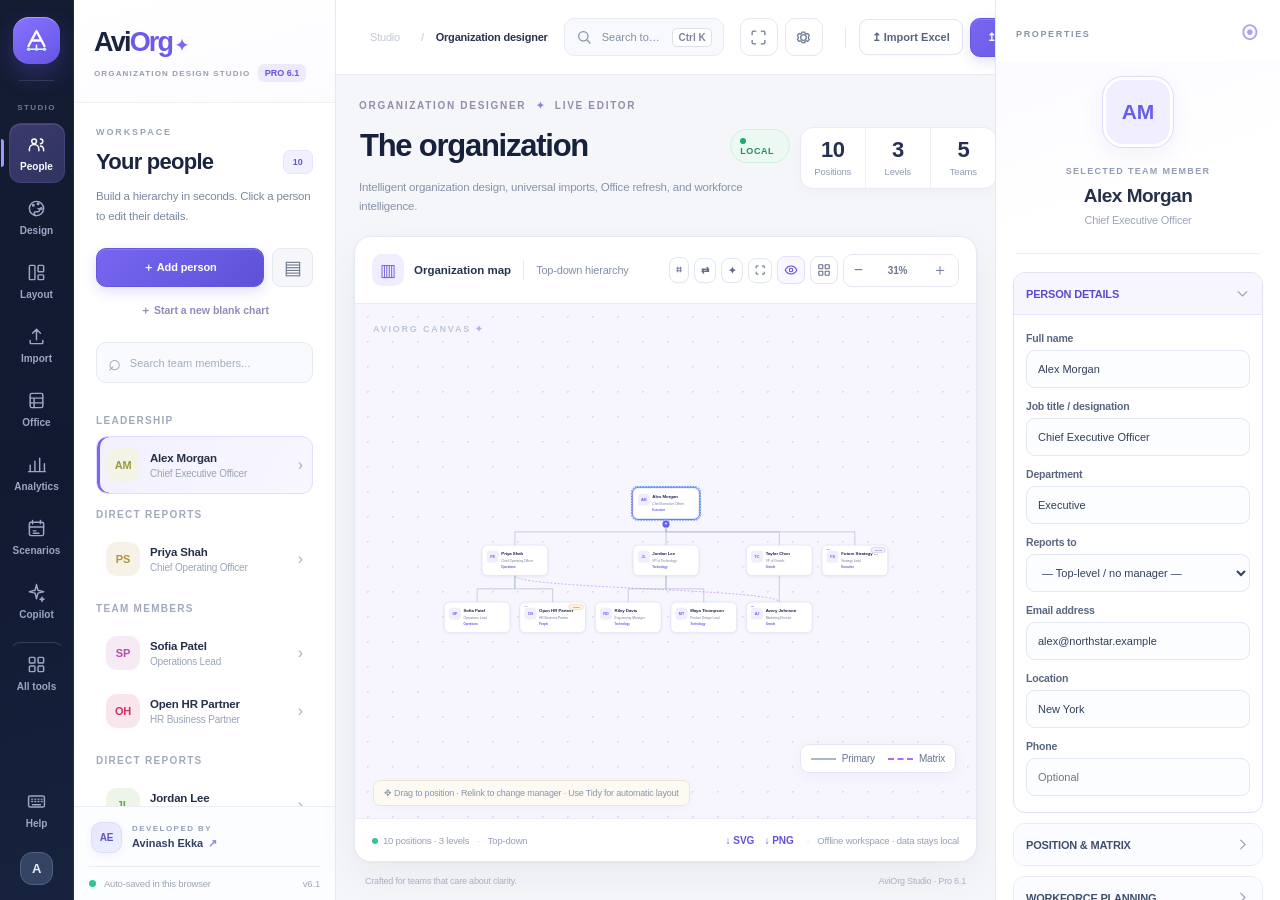
==== index.html @ dff91bdf "Add files via upload" ====
<!DOCTYPE html>
<html lang="en"><head><meta charset="UTF-8"><meta name="viewport" content="width=device-width, initial-scale=1.0"><meta name="author" content="Avinash Ekka"><meta name="theme-color" content="#10172b"><title>AviOrg Studio | Pro 6.1 — Intelligent Organization Design</title><meta name="description" content="AviOrg Studio — professional offline organization chart designer, Excel import, editable PowerPoint export and workforce analytics. Developed by Avinash Ekka."><link rel="icon" type="image/svg+xml" href="assets/brand/logo.svg"><link rel="stylesheet" href="assets/css/styles.css"><link rel="stylesheet" href="assets/css/pro4.css"><link rel="stylesheet" href="assets/css/pro5.css"><link rel="stylesheet" href="assets/css/pro6.css"><link rel="stylesheet" href="assets/css/premium.css"></head>
<body>
<div class="app-shell" id="appShell">
  <aside class="rail">
    <div class="brand-mark" title="AviOrg Studio — developed by Avinash Ekka"><svg viewBox="0 0 44 44" width="35" height="35" role="img" aria-label="AviOrg logo" xmlns="http://www.w3.org/2000/svg"><path d="M12 29 22 10 32 29 M17 22h10" fill="none" stroke="white" stroke-width="3" stroke-linecap="round" stroke-linejoin="round"/><path d="M22 28v5 M12 33h20" fill="none" stroke="white" stroke-width="1.8" stroke-linecap="round"/><circle cx="12" cy="33" r="2.3" fill="#B6F3EB"/><circle cx="22" cy="33" r="2.3" fill="#B6F3EB"/><circle cx="32" cy="33" r="2.3" fill="#B6F3EB"/></svg></div>
    <div class="rail-divider"></div>
    <button class="rail-btn active" data-panel="people" title="People & data"><span class="rail-ico">▦</span><span>People</span></button>
    <button class="rail-btn" data-panel="themes" title="500 premium design presets"><span class="rail-ico">◉</span><span>Design</span></button>
    <button class="rail-btn" data-panel="layout" title="Layout & connectors"><span class="rail-ico">⋈</span><span>Layout</span></button>
    <button class="rail-btn" data-panel="insights" title="Organization insights"><span class="rail-ico">▥</span><span>Insights</span></button>
    <button class="rail-btn" data-panel="scenarios" title="Scenario planning"><span class="rail-ico">⧉</span><span>Plan</span></button>
    <button class="rail-btn" data-panel="office" title="Microsoft Office tools"><span class="rail-ico">▤</span><span>Office</span></button>
    <button class="rail-btn" data-panel="precision" title="Precision editor"><span class="rail-ico">⌗</span><span>Editor</span></button>
    <button class="rail-btn" data-panel="ai" title="AI-assisted chart generation"><span class="rail-ico">✧</span><span>AI</span></button>
    <button class="rail-btn" data-panel="workforce" title="Workforce analytics"><span class="rail-ico">▤</span><span>Workforce</span></button>
    <button class="rail-btn" data-panel="reviews" title="Review and approval workspace"><span class="rail-ico">♧</span><span>Reviews</span></button>
    <button class="rail-btn" data-panel="navigator" title="Navigator and saved views"><span class="rail-ico">⊞</span><span>Navigate</span></button>
    <button class="rail-btn" data-panel="copilot" title="Natural-language command copilot"><span class="rail-ico">✦</span><span>Copilot</span></button>
    <button class="rail-btn" data-panel="datahub" title="Intelligent field mapping"><span class="rail-ico">▧</span><span>Data Hub</span></button>
    <button class="rail-btn" data-panel="forecast" title="Workforce scenario models"><span class="rail-ico">↗</span><span>Forecast</span></button>

    <button class="rail-btn" data-panel="universal" title="Universal importer"><span class="rail-ico">⇪</span><span>Import 6</span></button>
    <button class="rail-btn" data-panel="layoutdoctor" title="Layout intelligence"><span class="rail-ico">⚙</span><span>Layout 6</span></button>
    <button class="rail-btn" data-panel="officerefresh" title="Office refresh center"><span class="rail-ico">⇄</span><span>Office 6</span></button>
    <button class="rail-btn" data-panel="intelligence" title="Workforce intelligence"><span class="rail-ico">▥</span><span>Intel 6</span></button>
    <button class="rail-btn" data-panel="performance" title="Performance center"><span class="rail-ico">⚡</span><span>Scale 6</span></button>
    <div class="rail-spacer"></div><button class="rail-btn" id="helpBtn" title="Help & shortcuts"><span class="rail-ico">?</span><span>Help</span></button>
    <div class="rail-avatar" title="AviOrg Studio">A</div>
  </aside>
  <aside class="sidebar">
    <div class="side-head"><div class="app-wordmark">Avi<span class="aviorg-word-accent">Org</span><span class="sparkle">✦</span></div><div class="side-subtitle">ORGANIZATION DESIGN STUDIO <span class="pro-pill">PRO 6.1</span></div></div>
    <section class="side-panel active" id="panel-people">
      <div class="section-caption">WORKSPACE</div><div class="pane-heading"><h2>Your people</h2><span class="count-pill" id="sidePeopleCount">11</span></div>
      <p class="muted pane-intro">Build a hierarchy in seconds. Click a person to edit their details.</p>
      <div class="side-actions"><button class="primary-btn" id="addRootBtn">＋ Add person</button><button class="icon-button" title="Bulk edit directory" id="openTableBtn">▤</button></div><button class="side-new-link" id="newSideBtn">＋ Start a new blank chart</button>
      <label class="searchbox"><span class="search-ico">⌕</span><input id="peopleSearch" placeholder="Search team members..." aria-label="Search people"></label>
      <div class="people-list" id="peopleList"></div>
      <div class="side-help-card"><div class="tiny-icon">↥</div><div><b>Have an Excel file?</b><span>Upload your whole organization in one go.</span><button id="importSideBtn">Import spreadsheet <span>↗</span></button></div></div>
    </section>
    <section class="side-panel" id="panel-themes">
      <div class="section-caption">DESIGN LIBRARY</div><div class="pane-heading"><h2>500 styles</h2><span class="count-pill">500</span></div><p class="muted pane-intro">Curated combinations of 10 card designs and 50 color palettes, with your own corporate brand colors.</p>
      <label class="searchbox"><span class="search-ico">⌕</span><input id="presetSearch" placeholder="Search styles or colors..." aria-label="Search theme presets"></label>
      <div class="selected-theme-card"><div class="mini-label">CURRENT STYLE</div><div id="activeThemeTitle">Aurora · Elevated</div><div class="theme-colors" id="activeSwatches"></div><div class="custom-color-row"><label for="customAccent">Custom accent</label><input id="customAccent" type="color" value="#665cf0" aria-label="Custom card accent color"><button id="resetAccent" title="Reset theme color">↺</button></div></div>
      <div class="filter-tabs" id="themeFilters"><button class="chosen" data-stylefilter="all">All 500</button><button data-stylefilter="modern">Modern</button><button data-stylefilter="classic">Classic</button><button data-stylefilter="bold">Bold</button></div>
      <div class="preset-gallery" id="presetGallery"></div><button class="secondary-btn wide-btn" id="morePresets" hidden>Show more designs ↓</button>
      <div class="section-line"></div><div class="section-caption">BRAND STUDIO</div>
      <div class="brand-controls"><label for="customBackground">Canvas background</label><input id="customBackground" type="color" value="#ffffff" title="Custom background"><button class="secondary-btn" id="resetBackground">Reset</button></div>
      <div class="form-section"><label for="fontFamily">Card typography</label><select id="fontFamily"><option value="Arial">Aptos / Arial</option><option value="Georgia">Classic serif</option><option value="Verdana">Modern readable</option><option value="Trebuchet MS">Soft modern</option><option value="Tahoma">Technical clean</option></select></div>
      <div class="form-section"><label for="colorMode">Card color scheme</label><select id="colorMode"><option value="theme">One brand color</option><option value="department">Color by department</option></select></div>
    </section>
    <section class="side-panel" id="panel-layout">
      <div class="section-caption">CANVAS SETTINGS</div><div class="pane-heading"><h2>Layout & lines</h2></div><p class="muted pane-intro">Precise spacing, flexible connector routing, and visual fine-tuning.</p>
      <div class="form-section"><label>Chart orientation</label><div class="layout-options" id="layoutOptions"><button data-layout="vertical" class="chosen">↧ <span>Top-down</span></button><button data-layout="horizontal">↦ <span>Left-right</span></button><button data-layout="radial">◉ <span>Radial</span></button></div></div>
      <div class="form-section"><div class="field-label"><label for="horizontalGap">Sibling spacing</label><output id="hGapValue">32 px</output></div><input class="range-input" id="horizontalGap" type="range" min="8" max="130" step="2" value="32"></div>
      <div class="form-section"><div class="field-label"><label for="verticalGap">Level spacing</label><output id="vGapValue">86 px</output></div><input class="range-input" id="verticalGap" type="range" min="22" max="220" step="2" value="86"></div>
      <div class="form-section"><div class="field-label"><label for="cardWidth">Card width</label><output id="cardWValue">212 px</output></div><input class="range-input" id="cardWidth" type="range" min="156" max="290" step="2" value="212"></div>
      <div class="form-section"><div class="field-label"><label for="cardHeight">Card height</label><output id="cardHValue">98 px</output></div><input class="range-input" id="cardHeight" type="range" min="76" max="150" step="2" value="98"></div>
      <div class="form-section"><label>One-click layout density</label><div class="density-actions"><button type="button" class="secondary-btn" id="compactLayoutBtn">▤ Compact</button><button type="button" class="secondary-btn" id="spaciousLayoutBtn">▦ Spacious</button></div><small class="density-tip">Auto-adjusts node size and spacing without losing records.</small></div>
      <div class="section-line"></div><div class="section-caption">CONNECTOR DESIGN</div>
      <div class="form-section"><label for="lineStyle">Connector routing</label><select id="lineStyle"><option value="elbow">Orthogonal / elbow</option><option value="straight">Straight</option><option value="curve">Smooth curves</option><option value="step">Soft steps</option></select></div>
      <div class="form-section"><label for="lineDash">Line pattern</label><select id="lineDash"><option value="solid">Solid</option><option value="dashed">Dashed</option><option value="dotted">Dotted</option></select></div>
      <div class="form-section"><div class="field-label"><label for="lineWidth">Stroke width</label><output id="lineWValue">2 px</output></div><input class="range-input" id="lineWidth" type="range" min="1" max="6" step="0.5" value="2"></div>
      <div class="form-section two-fields"><div><label for="lineColor">Line color</label><input type="color" id="lineColor" value="#a8b4cc"></div><div><label for="lineArrows">Arrowheads</label><select id="lineArrows"><option value="none">None</option><option value="end">Show arrows</option></select></div></div>
      <div class="section-line"></div><div class="form-section toggle-row"><div><b>Show departments</b><small>Include team labels in cards</small></div><input type="checkbox" id="showDept" checked></div>
      <div class="form-section toggle-row"><div><b>Show avatars</b><small>Colored initials for every person</small></div><input type="checkbox" id="showAvatars" checked></div>
      <div class="form-section toggle-row"><div><b>Snap to grid</b><small>Keep manual movement consistent</small></div><input type="checkbox" id="snapGrid" checked></div>
      <div class="form-section"><div class="field-label"><label for="gridSize">Grid spacing</label><output id="gridValue">12 px</output></div><input class="range-input" id="gridSize" type="range" min="4" max="32" step="2" value="12"></div>
      <div class="form-section toggle-row"><div><b>Dotted-line reporting</b><small>Display secondary-manager links</small></div><input type="checkbox" id="showMatrix" checked></div>
      <div class="form-section"><label for="matrixColor">Dotted-line color</label><input type="color" id="matrixColor" value="#b369ed" class="small-color-control"></div>
      <div class="form-section toggle-row"><div><b>Show grade labels</b><small>Display position level / grade on cards</small></div><input type="checkbox" id="showGrade" checked></div>
      <div class="form-section toggle-row"><div><b>Position status labels</b><small>Highlight vacant and planned positions</small></div><input type="checkbox" id="showStatus" checked></div>
      <div class="form-section toggle-row"><div><b>Show employee ID</b><small>Helpful for enterprise chart reviews</small></div><input type="checkbox" id="showID"></div>
      <button class="primary-btn wide-btn" id="tidyPositionsBtn">✦ Smart tidy canvas</button>
      <button class="secondary-btn wide-btn" id="resetPositionsBtn" style="margin-top:9px">↺ Reset manual positions</button>
    </section>
    <section class="side-panel" id="panel-insights">
      <div class="section-caption">ORGANIZATIONAL INTELLIGENCE</div><div class="pane-heading"><h2>Insights</h2><span class="count-pill">LIVE</span></div>
      <p class="muted pane-intro">Understand hierarchy depth, team composition and reporting load instantly.</p>
      <div id="insightCards" class="insight-cards"></div>
      <h3 class="insight-heading">Department makeup</h3><div id="departmentInsights"></div>
      <h3 class="insight-heading">Managers by team size</h3><div id="managerInsights"></div>
      <h3 class="insight-heading">Data quality</h3><div id="qualityInsights"></div>
      <button id="insightReportBtn" class="primary-btn wide-btn" style="margin-top:16px">Export insights as CSV</button>
    </section>
    <section class="side-panel" id="panel-scenarios">
      <div class="section-caption">WORKFORCE PLANNING</div><div class="pane-heading"><h2>Scenario planner</h2><span class="count-pill">WHAT-IF</span></div>
      <p class="muted pane-intro">Save your current reporting structure, experiment with changes, and compare before and after. All scenarios stay in this browser.</p>
      <div class="scenario-hero"><div class="scenario-icon">⧉</div><b>Organizational change studio</b><span>Compare positions, managers, vacancies, departments and job titles.</span></div>
      <div class="scenario-actions"><button id="captureBaselineBtn" class="primary-btn wide-btn">◉ Save baseline snapshot</button><button id="compareScenarioBtn" class="secondary-btn wide-btn">⊞ Detailed change report</button><button id="exportScenarioBtn" class="secondary-btn wide-btn">↓ Export change log CSV</button><button id="restoreBaselineBtn" class="quiet-btn wide-btn">↺ Restore saved baseline</button></div>
      <div id="scenarioSummary" class="scenario-summary"></div>
      <p class="scenario-note">To prepare a proposed reorganization, save a baseline first. You can then reassign managers, mark positions vacant, or import an updated Excel workbook.</p>
    </section>
    <section class="side-panel" id="panel-office">
      <div class="section-caption">MICROSOFT 365 WORKFLOWS</div><div class="pane-heading"><h2>Office integration</h2></div><p class="muted pane-intro">Bring your structure into the tools your organization already uses.</p>
      <div class="office-tile"><div class="office-app-logo power">P</div><div><b>Microsoft PowerPoint</b><p>Export an editable presentation with individual shapes, text boxes and connector lines.</p><button id="officePptxBtn">Export editable PPTX ↗</button></div></div>
      <div class="office-tile"><div class="office-app-logo excel">X</div><div><b>Microsoft Excel</b><p>Import bulk employee records, update data, and export it back to a formatted XLSX file.</p><button id="officeExcelBtn">Export to Excel ↗</button></div></div>
      <div class="office-tile"><div class="office-app-logo paste">↗</div><div><b>Copy into Office</b><p>Copy a crisp PNG to paste into Word, Excel, PowerPoint, or Teams.</p><button id="copyImageBtn">Copy chart image ↗</button></div></div>
      <div class="office-export-options"><label for="pptPageMode">PowerPoint slide structure</label><select id="pptPageMode"><option value="teams">Overview + leader/team slides</option><option value="departments">Overview + department slides</option><option value="overview">Overview only</option><option value="board">Board-ready deck + departmental slides</option><option value="pages">Paginated by reporting teams</option></select><p>All chart elements remain editable in PowerPoint.</p></div>
      <button class="secondary-btn wide-btn" id="officeImportBtn">↥ Import from Excel / CSV</button>
      <button class="quiet-btn wide-btn" id="officeTemplateBtn">↓ Download Excel template</button>
      <div class="integration-note"><b>How integration works</b><p>File-based Microsoft Office interoperability works offline. Live cloud sync or an installed Office add-in requires a Microsoft 365 connection and deployment.</p></div>
    </section>

    <section class="side-panel" id="panel-precision">
      <div class="section-caption">PRECISION DESIGN STUDIO</div><div class="pane-heading"><h2>Visual editor</h2><span class="count-pill">PRO</span></div>
      <p class="muted pane-intro">Ctrl/⌘-click or Shift-click cards to multi-select. Align, distribute and nudge without losing your chart data.</p>
      <div class="pro-metric-box"><b id="v4SelectionCount">1 selected</b><small>Hold Ctrl/⌘ to add another card</small></div>
      <div class="v4-button-grid"><button class="secondary-btn" id="v4SelectAll">Select visible</button><button class="secondary-btn" id="v4ClearSelection">Clear selection</button><button class="secondary-btn" id="v4AlignLeft">Align left</button><button class="secondary-btn" id="v4AlignTop">Align top</button><button class="secondary-btn" id="v4DistH">Distribute ↔</button><button class="secondary-btn" id="v4DistV">Distribute ↕</button><button class="secondary-btn" id="v4LockNodes">Lock selected</button><button class="secondary-btn" id="v4UnlockNodes">Unlock selected</button></div>
      <div class="section-line"></div><div class="section-caption">PRECISE POSITION</div>
      <div class="form-section two-fields"><div><label for="v4OffsetX">X offset (px)</label><input type="number" id="v4OffsetX" step="1" value="0"></div><div><label for="v4OffsetY">Y offset (px)</label><input type="number" id="v4OffsetY" step="1" value="0"></div></div>
      <button class="primary-btn wide-btn" id="v4ApplyOffset">Apply offset to selected</button>
      <div class="section-line"></div><div class="section-caption">REUSABLE DESIGN KITS</div>
      <label class="v4-field-label" for="v4TemplateName">Template name</label><input id="v4TemplateName" placeholder="e.g. Boardroom Navy" maxlength="80">
      <button class="secondary-btn wide-btn" id="v4SaveTemplate" style="margin-top:8px">Save current design kit</button>
      <div id="v4Templates" class="v4-mini-list"></div>
      <p class="v4-help">Your templates are kept locally and can also be exported as JSON project backups.</p>
      <div class="section-line"></div><button class="secondary-btn wide-btn" id="v4QualityCheck">✧ Inspect visual quality</button>
      <div id="v4QualityResults" class="v4-mini-list"></div>
    </section>
    <section class="side-panel" id="panel-ai">
      <div class="section-caption">SMART ORGANIZATION BUILDER</div><div class="pane-heading"><h2>AI Studio</h2><span class="count-pill">BETA</span></div>
      <p class="muted pane-intro">Turn an outline into editable positions with an offline smart parser. For generative AI, optionally connect to a local Ollama model.</p>
      <label class="v4-field-label" for="v4AiText">Paste a reporting outline</label><textarea id="v4AiText" rows="9" placeholder="Alex Morgan | CEO | Executive
  Priya Shah | COO | Operations
    Sofia Patel | Operations Lead | Operations
  Jordan Lee | CTO | Technology"></textarea>
      <div class="v4-button-grid"><button class="secondary-btn" id="v4ExampleOutline">Load example</button><button class="primary-btn" id="v4ParseOutline">Preview hierarchy</button></div>
      <div id="v4AiPreview" class="v4-mini-list"></div>
      <div class="section-line"></div><div class="section-caption">OPTIONAL LOCAL LLM</div>
      <p class="v4-help">Requires your own running Ollama service and CORS permission for this HTML app. It does not connect to OpenAI or send data automatically.</p>
      <label class="v4-field-label" for="v4AiModel">Ollama model</label><input id="v4AiModel" value="llama3.2" autocomplete="off">
      <button class="secondary-btn wide-btn" id="v4OllamaGenerate" style="margin-top:9px">Generate with local model</button>
      <p class="v4-help">You approve and validate all generated rows before any are added to your project.</p>
    </section>
    <section class="side-panel" id="panel-workforce">
      <div class="section-caption">WORKFORCE INTELLIGENCE</div><div class="pane-heading"><h2>Plan & analyze</h2><span class="count-pill">LIVE</span></div>
      <p class="muted pane-intro">Headcount, FTE, planning cost, management spans, department mix, and saved versions.</p>
      <div id="v4Kpis" class="v4-kpis"></div>
      <div class="section-line"></div><div class="section-caption">DEPARTMENT WORKFORCE</div><div id="v4DeptAnalytics"></div>
      <div class="section-line"></div><div class="section-caption">STRUCTURE DIAGNOSTICS</div><div id="v4Health"></div>
      <button class="secondary-btn wide-btn" id="v4ExportWorkforce" style="margin-top:10px">Export workforce metrics (CSV)</button>
      <div class="section-line"></div><div class="section-caption">VERSION TIMELINE</div>
      <label class="v4-field-label" for="v4SnapshotName">Snapshot label</label><input id="v4SnapshotName" placeholder="e.g. FY27 Proposed Structure">
      <button class="primary-btn wide-btn" id="v4SaveSnapshot" style="margin-top:8px">Save dated snapshot</button>
      <div id="v4Snapshots" class="v4-mini-list"></div>
    </section>
    <section class="side-panel" id="panel-reviews">
      <div class="section-caption">TEAM REVIEW WORKSPACE</div><div class="pane-heading"><h2>Review center</h2><span class="count-pill">OFFLINE</span></div>
      <p class="muted pane-intro">Annotate a position, approve or request revisions, and exchange review packets as JSON. No simultaneous remote editing in this local edition.</p>
      <label class="v4-field-label" for="v4Reviewer">Reviewer name</label><input id="v4Reviewer" placeholder="Your name" maxlength="100">
      <label class="v4-field-label" for="v4ReviewPosition">Position</label><select id="v4ReviewPosition"></select>
      <label class="v4-field-label" for="v4ReviewDecision">Decision</label><select id="v4ReviewDecision"><option value="Comment">Comment</option><option value="Approved">Approve</option><option value="Changes requested">Request changes</option></select>
      <label class="v4-field-label" for="v4ReviewText">Review note</label><textarea id="v4ReviewText" rows="3" placeholder="What should the team consider?"></textarea>
      <button class="primary-btn wide-btn" id="v4AddReview">Add review item</button>
      <div id="v4ReviewSummary" class="v4-mini-list"></div>
      <div class="v4-button-grid"><button class="secondary-btn" id="v4ExportReviews">Export packet</button><button class="secondary-btn" id="v4ImportReviews">Import packet</button></div>
      <input type="file" id="v4ReviewsFile" accept="application/json,.json" hidden>
      <p class="v4-help">Review packets can be emailed or shared manually. Imported records are merged by unique review ID. Use your organization's approved file-sharing system.</p>
    </section>
    <!-- STRUCTURA PRO 5.0 — VISUAL NAVIGATOR -->
    <section class="side-panel" id="panel-navigator">
      <div class="section-caption">ULTIMATE VISUAL DESIGNER</div><div class="pane-heading"><h2>Navigator</h2><span class="count-pill">5.0</span></div>
      <p class="muted pane-intro">Find your way through complex hierarchies, bookmark views and apply display layers.</p>
      <div class="v5-mini-frame"><div class="v5-section-head">MINIMAP <span id="v5MinimapCount">—</span></div><svg id="v5Minimap" role="img" aria-label="Clickable hierarchy minimap" viewBox="0 0 320 160"></svg><p class="v4-help">Click a card in the minimap to select it and move to its position.</p></div>
      <div class="section-line"></div><div class="section-caption">BOOKMARKED VIEWS</div>
      <input id="v5ViewName" placeholder="e.g. Executive leadership" maxlength="70" aria-label="Saved view name">
      <button id="v5SaveView" class="primary-btn wide-btn" style="margin-top:8px">＋ Save current view</button><div class="v4-mini-list" id="v5SavedViews"></div>
      <div class="section-line"></div><div class="section-caption">DISPLAY LAYERS</div>
      <div class="v5-layers" id="v5LayerControls"></div>
      <div class="section-line"></div><button id="v5SmartClean" class="secondary-btn wide-btn">✧ Intelligent canvas cleanup</button>
      <button id="v5CheckLayout" class="secondary-btn wide-btn" style="margin-top:8px">Inspect layout & connections</button>
      <div id="v5LayoutReport" class="v4-mini-list"></div>
    </section>
    <!-- STRUCTURA PRO 5.0 — COMMAND COPILOT -->
    <section class="side-panel" id="panel-copilot">
      <div class="section-caption">ADVANCED AI STUDIO</div><div class="pane-heading"><h2>Command Copilot</h2><span class="count-pill">OFFLINE</span></div>
      <p class="muted pane-intro">Turn supported natural-language instructions into precise, previewable chart actions. No data leaves this browser.</p>
      <label class="v4-field-label" for="v5Command">Tell AviOrg what to change</label>
      <textarea id="v5Command" rows="6" placeholder="Set layout to horizontal&#10;Color by department&#10;Increase spacing"></textarea>
      <button id="v5PreviewCommand" class="primary-btn wide-btn" style="margin-top:8px">✦ Preview actions</button>
      <div id="v5CommandPreview" class="v4-mini-list"></div>
      <div class="section-line"></div><div class="section-caption">QUICK COMMANDS</div>
      <div class="v5-chip-grid" id="v5CommandSamples"></div>
      <div class="section-line"></div><div class="section-caption">INTELLIGENT CHECKS</div>
      <button class="secondary-btn wide-btn" id="v5AuditData">Analyze structure and data</button>
      <div class="v4-mini-list" id="v5AuditResults"></div>
      <p class="v4-help">The command copilot is a deterministic offline rule engine, not a hosted generative model. The original AI Studio supports approved outline imports and an optional local Ollama connection.</p>
    </section>
    <!-- STRUCTURA PRO 5.0 — DATA HUB -->
    <section class="side-panel" id="panel-datahub">
      <div class="section-caption">MICROSOFT OFFICE POWER TOOLS</div><div class="pane-heading"><h2>Data Hub</h2><span class="count-pill">SMART IMPORT</span></div>
      <p class="muted pane-intro">Bring in Excel or CSV files with unfamiliar column names. Match fields, validate the hierarchy and approve changes before applying.</p>
      <div class="v5-drop-zone"><b>Spreadsheet field mapper</b><small>Excel .xlsx or .csv · up to 15 MB</small><button id="v5ChooseData" class="primary-btn">↥ Choose workbook</button></div>
      <input id="v5DataFile" type="file" accept=".xlsx,.csv" hidden>
      <div id="v5Mapping" class="v4-mini-list"></div>
      <div class="section-line"></div><div class="section-caption">POWERPOINT SOURCE ROUND-TRIP</div>
      <div class="v5-info">An editable PowerPoint exported by Pro 5.0 now carries an embedded source project. Re-import the .pptx to edit the organization again. Generic Generic PowerPoint and SVG reconstruction is supported in Pro 6.0; PDF text and raster images require review or manual tracing.</div>
      <button class="secondary-btn wide-btn" id="v5ReimportPptx">↥ Re-import AviOrg / legacy PowerPoint</button>
      <button class="secondary-btn wide-btn" id="v5ExportOfficeBundle" style="margin-top:8px">↓ Download Office exchange pack</button>
      <div class="v5-info" style="margin-top:9px">Includes the project JSON, directory CSV, editable SVG, and import guidance. PowerPoint and Excel export remain available in the Office tab.</div>
      <div class="section-line"></div><div class="section-caption">CONNECTED OFFICE DEPLOYMENT</div>
      <p class="v4-help">Real-time workbook synchronization, a native PowerPoint add-in, tenant sign-in, and conflict-resolution require Microsoft 365 authentication and a deployed backend. They are <b>not</b> provided by this local edition.</p>
    </section>
    <!-- STRUCTURA PRO 5.0 — WORKFORCE FORECAST -->
    <section class="side-panel" id="panel-forecast">
      <div class="section-caption">WORKFORCE INTELLIGENCE</div><div class="pane-heading"><h2>Forecast Studio</h2><span class="count-pill">WHAT-IF</span></div>
      <p class="muted pane-intro">Model hiring from vacant positions, workforce exits and annual cost changes using the positions in your chart. Projections are illustrative.</p>
      <div class="v5-forecast-inputs">
        <div class="form-section"><div class="field-label"><label for="v5Hire">Vacant positions to fill</label><output id="v5HireVal">0</output></div><input id="v5Hire" class="range-input" type="range" min="0" max="0" value="0"></div>
        <div class="form-section"><div class="field-label"><label for="v5ExitPct">Assumed attrition</label><output id="v5ExitPctVal">0%</output></div><input id="v5ExitPct" class="range-input" type="range" min="0" max="25" value="0"></div>
        <div class="form-section"><div class="field-label"><label for="v5Uplift">Annual cost increase</label><output id="v5UpliftVal">0%</output></div><input id="v5Uplift" class="range-input" type="range" min="-10" max="20" value="0"></div>
      </div>
      <div id="v5ForecastKpis" class="v5-forecast-kpis"></div>
      <div id="v5ForecastDetails" class="v4-mini-list"></div>
      <div class="v4-button-grid"><button id="v5SavePlan" class="primary-btn">Save scenario</button><button id="v5ExportPlan" class="secondary-btn">Export CSV</button></div>
      <div class="section-line"></div><div class="section-caption">SAVED FORECASTS</div><div id="v5SavedPlans" class="v4-mini-list"></div>
      <div class="section-line"></div><div class="section-caption">SKILLS COVERAGE</div><div id="v5Skills" class="v4-mini-list"></div>
      <p class="v4-help">Annual cost is entered in your chosen currency. Missing costs, vacant roles without costs, and future staffing assumptions affect estimates; these figures are not payroll forecasts.</p>
    </section>

    <section class="side-panel" id="panel-universal">
      <div class="section-caption">PRO 6.0 · UNIVERSAL IMPORT</div><div class="pane-heading"><h2>Chart Importer</h2><span class="count-pill">6.0</span></div>
      <p class="muted pane-intro">Recover editability from AviOrg and legacy Structura PowerPoints and SVGs. Extract potential reporting cards from ordinary PPTX shapes. PDF text can be reviewed as an outline; raster images support manual tracing.</p>
      <div class="v6-drop"><span class="v6-drop-icon">⇪</span><b>Upload an existing chart</b><small>PPTX · VSDX · SVG · PDF · PNG · JPG</small><button class="primary-btn" id="v6ChooseUniversal">Choose chart file</button><input id="v6UniversalFile" type="file" accept=".pptx,.vsdx,.svg,.pdf,.png,.jpg,.jpeg,.webp" hidden></div>
      <div id="v6ImportResult" class="v6-results"><div class="v6-hint">Imported structure is never applied until you review and approve the changes.</div></div>
      <div class="section-line"></div><div class="section-caption">TRACE A CHART IMAGE</div>
      <p class="v4-help">When automatic recognition is unavailable, load an image as a local reference, then enter its hierarchy in the outline field.</p>
      <div id="v6ImageReference" class="v6-reference" hidden><img id="v6ReferenceImage" alt="Imported organization chart reference"></div>
      <label class="v4-field-label" for="v6TraceOutline">Editable outline · indent subordinate roles</label><textarea id="v6TraceOutline" rows="6" placeholder="CEO | Chief Executive Officer | Executive&#10;  CFO | Finance Director | Finance&#10;  CTO | Technology Director | Technology"></textarea>
      <button id="v6TracePreview" class="secondary-btn wide-btn">Preview outline as editable chart</button>
      <p class="v4-help">Visual OCR is not bundled: extracted PDF text and traced image content require verification. Generic PPTX inference is heuristic.</p>
    </section>
    <section class="side-panel" id="panel-layoutdoctor">
      <div class="section-caption">PRO 6.0 · INTELLIGENT DESIGN</div><div class="pane-heading"><h2>Layout Doctor</h2><span class="count-pill">SMART</span></div>
      <p class="muted pane-intro">Inspect visual overlaps, connector crossings, clipping risks and hierarchy density. Correct layout without changing the people data.</p>
      <div class="v6-label">ONE-CLICK LAYOUTS</div>
      <div class="v6-template-grid"><button data-v6-density="board"><b>Executive</b><small>Balanced, spacious</small></button><button data-v6-density="compact"><b>Compact</b><small>Dense hierarchy</small></button><button data-v6-density="departments"><b>Departments</b><small>Color-coded</small></button><button data-v6-density="matrix"><b>Matrix</b><small>Clear dotted lines</small></button></div>
      <button class="primary-btn wide-btn" id="v6QualityScan">✧ Run layout quality scan</button>
      <div id="v6QualityResults" class="v6-results"></div>
      <button class="secondary-btn wide-btn" id="v6FixLayout">Apply suggested layout repair</button>
      <div class="section-line"></div><div class="section-caption">DESIGN GUARDRAILS</div>
      <label class="v6-check"><input id="v6LockPreservation" type="checkbox" checked> Preserve locked card positions</label>
      <label class="v6-check"><input id="v6AvoidCrowding" type="checkbox" checked> Increase crowded branch spacing</label>
      <label class="v6-check"><input id="v6PreferElbows" type="checkbox" checked> Use clean orthogonal connector routing</label>
      <p class="v4-help">The scanner samples connector geometry for speed. It does not claim that every crossing can be eliminated automatically.</p>
    </section>
    <section class="side-panel" id="panel-officerefresh">
      <div class="section-caption">PRO 6.0 · OFFICE AUTOMATION</div><div class="pane-heading"><h2>Office Refresh</h2><span class="count-pill">LOCAL FILES</span></div>
      <p class="muted pane-intro">Compare a newer Excel/CSV employee extract against this chart, review changed reporting relationships and regenerate native editable PowerPoint slides.</p>
      <div class="v6-drop v6-office-drop"><span class="v6-drop-icon">▤</span><b>Compare updated workbook</b><small>XLSX or CSV, max 20 MB</small><button id="v6ChooseRefresh" class="primary-btn">Choose updated workbook</button><input id="v6RefreshFile" type="file" accept=".xlsx,.csv" hidden></div>
      <div id="v6RefreshPreview" class="v6-results"></div>
      <div class="section-line"></div><div class="section-caption">POWERPOINT OUTPUT</div>
      <label for="v6ExportLayout" class="v4-field-label">Native editable presentation</label><select id="v6ExportLayout" class="v6-select"><option value="board">Boardroom presentation + departments</option><option value="departments">Department-by-department slides</option><option value="pages">Manager pages (12 directs per slide)</option><option value="overview">Organization overview</option><option value="teams">Leadership and teams</option></select>
      <button id="v6ExportPpt" class="secondary-btn wide-btn">↓ Export refreshed editable PPTX</button>
      <button id="v6ExportExchange" class="secondary-btn wide-btn">↓ Export Office exchange ZIP</button>
      <div class="v6-hint" style="margin-top:12px"><b>Real integration boundary:</b> This is file-based Excel refresh and PowerPoint regeneration, not live Microsoft 365 sync or a registered Office add-in.</div>
    </section>
    <section class="side-panel" id="panel-intelligence">
      <div class="section-caption">PRO 6.0 · WORKFORCE INTELLIGENCE</div><div class="pane-heading"><h2>People Analytics</h2><span class="count-pill">INSIGHTS</span></div>
      <p class="muted pane-intro">Analyze position cost, FTE, vacancies, management span, organizational depth, and department staffing.</p>
      <div id="v6Metrics" class="v6-metrics"></div>
      <div class="section-line"></div><div class="section-caption">DEPARTMENT COST & POSITION PROFILE</div><div id="v6DeptAnalytics" class="v6-departments"></div>
      <div class="section-line"></div><div class="section-caption">RISK THRESHOLDS</div>
      <label for="v6SpanThreshold" class="v4-field-label">Flag managers with direct reports above</label><input id="v6SpanThreshold" type="number" min="2" max="80" value="10" class="v6-select">
      <label for="v6VacancyThreshold" class="v4-field-label">Flag department vacancy rate over (%)</label><input id="v6VacancyThreshold" type="number" min="1" max="100" value="15" class="v6-select">
      <button id="v6ScanWorkforce" class="primary-btn wide-btn">Analyze workforce risks</button><div id="v6WorkforceRisks" class="v6-results"></div>
      <button id="v6ExportAnalytics" class="secondary-btn wide-btn">↓ Export insights CSV</button>
      <p class="v4-help">All results are descriptive indicators, not individual performance judgments. Annual cost uses the values entered for positions.</p>
    </section>
    <section class="side-panel" id="panel-performance">
      <div class="section-caption">PRO 6.0 · SCALE & QUALITY</div><div class="pane-heading"><h2>Performance</h2><span class="count-pill">LOCAL</span></div>
      <p class="muted pane-intro">Manage large projects using selective SVG rendering. All position records remain in the data model and Office exports.</p>
      <div id="v6PerfStats" class="v6-metrics"></div>
      <label for="v6RenderLimit" class="v4-field-label">Maximum cards visible on canvas</label><select class="v6-select" id="v6RenderLimit"><option value="150">150 · Fastest</option><option value="300">300 · Recommended</option><option value="500">500 · Detailed</option><option value="800">800 · Heavy</option></select>
      <div class="v6-actions"><button id="v6FocusSelected" class="secondary-btn">Focus selected team</button><button id="v6ShowFull" class="secondary-btn">Full hierarchy</button></div>
      <button id="v6PerfBench" class="primary-btn wide-btn">Run performance check</button><div id="v6BenchReport" class="v6-results"></div>
      <div class="section-line"></div><div class="section-caption">HIGH-VOLUME GUIDANCE</div><p class="v4-help">The performance limit controls only cards drawn on screen. Excel and project data remain intact. Overview export of very large charts may be unreadable; use paginated PowerPoint layouts. Saving many photos may exceed browser storage limits.</p>
    </section>
    <div class="side-footer">
      <div class="ux-author-credit" aria-label="Application developer credit">
        <span class="ux-author-monogram" aria-hidden="true">AE</span>
        <div class="ux-author-copy"><span class="ux-author-label">DEVELOPED BY</span><button type="button" class="ux-author-name" id="uxAboutCreditBtn" title="About this application and its developer">Avinash Ekka <span aria-hidden="true">↗</span></button></div>
      </div>
      <div class="ux-save-line"><span class="status-dot"></span> Auto-saved in this browser <span class="foot-version">v6.0</span></div>
    </div>
  </aside>
  <main class="workspace">
    <header class="topbar"><div class="breadcrumb">Workspace <span>/</span> <strong>Organization chart</strong></div><div class="top-actions"><button class="top-btn inspector-toggle" id="toggleInspectorBtn" title="Edit selected person">✎</button><button class="top-btn" id="undoBtn" title="Undo (Ctrl+Z)">↶</button><button class="top-btn" id="redoBtn" title="Redo (Ctrl+Y)">↷</button><div class="top-split"></div><button class="text-btn new-chart-btn" id="newChartBtn">＋ New chart</button><button class="text-btn" id="importTopBtn">↥ <span>Import Excel</span></button><button class="export-btn" id="exportTopBtn">↥ <span>Export chart</span> <small>⌄</small></button></div></header>
    <section class="project-head"><div><div class="eyebrow">ORGANIZATION DESIGNER <span>✦</span> LIVE EDITOR</div><div class="title-line"><input type="text" id="chartName" aria-label="Chart title" value="The organization" maxlength="90"><span class="live-pill"><i></i> LIVE</span></div><p>Intelligent organization design, universal imports, Office refresh, and workforce intelligence.</p></div><div class="stat-group"><div class="mini-stat"><b id="statPeople">11</b><span>Positions</span></div><div class="mini-stat"><b id="statLevels">3</b><span>Levels</span></div><div class="mini-stat"><b id="statTeams">4</b><span>Teams</span></div></div></section>
    <section class="editor-shell"><div class="editor-toolbar"><div class="view-label"><span class="view-icon">▥</span><strong>Organization map</strong><span class="toolbar-divider"></span><span id="layoutName">Top-down hierarchy</span></div><div class="tool-cluster"><button class="pill-tool" id="focusTeamBtn" title="Focus on selected person and their team">⌗ <span>Focus team</span></button><button class="pill-tool" id="changeManagerBtn" title="Click this, then click the new manager">⇄ <span>Relink</span></button><button class="pill-tool" id="scenarioTopBtn" title="Compare with saved baseline">⧉ <span>Compare</span></button><button class="pill-tool" id="v4QuickSelectBtn" title="Ctrl/⌘-click cards for multi-select">☷ <span>Multi-select</span></button><button class="pill-tool" id="tidyTopBtn" title="Smart automatic layout">✦ <span>Tidy</span></button><button class="pill-tool" id="collapseAllBtn" title="Collapse/expand subtrees">⊟ <span>Collapse</span></button><button class="pill-tool" id="fitBtn" title="Fit chart to window">⛶ <span>Fit to view</span></button><div class="zoom-controller"><button id="zoomOutBtn" aria-label="Zoom out">−</button><span id="zoomValue">100%</span><button id="zoomInBtn" aria-label="Zoom in">＋</button></div></div></div>
      <div class="stage" id="stage"><div class="stage-watermark">AVIORG CANVAS <span>✦</span></div><div class="empty-state" id="emptyState" hidden><div class="empty-icon">◇</div><h3>Your chart starts here</h3><p>Add someone or import Excel to begin.</p><button class="primary-btn" id="emptyAddBtn">＋ Add a person</button></div><div class="svg-outer" id="svgOuter"><svg id="chartSvg" xmlns="http://www.w3.org/2000/svg" aria-label="Editable organization chart"></svg></div><div class="canvas-legend" id="chartLegend"><span><i></i> Primary</span><span><i class="dotted"></i> Matrix</span></div><div class="canvas-tip">✥ Drag to position · Relink to change manager · Use Tidy for automatic layout</div></div>
      <footer class="editor-footer"><div><span class="connected-dot"></span><span id="footerInfo">11 positions · 3 levels</span><span class="foot-divider">·</span><span id="footerLayout">Auto-layout</span><span id="focusInfo" class="focus-info" hidden>TEAM FOCUS</span></div><div><button class="footer-link" id="downloadSvgBtn">↓ SVG</button><button class="footer-link" id="downloadPngBtn">↓ PNG</button><span class="foot-divider">·</span><span>Offline workspace · data stays local</span></div></footer>
    </section>
    <footer class="app-bottom"><span>Crafted for teams that care about clarity.</span><span>AviOrg Studio <span class="sparkle">✦</span></span></footer>
  </main>
  <aside class="inspector"><div class="inspector-head"><span>PROPERTIES</span><span class="inspector-symbol">⦿</span></div><div id="selectedInspector"><div class="inspector-person"><div class="big-avatar" id="inspectorAvatar">AM</div><div class="inspector-caption">SELECTED TEAM MEMBER</div><h3 id="inspectorName">Alex Morgan</h3><span id="inspectorRole">Chief Executive Officer</span></div><div class="inspector-divider"></div>
    <div class="fields-block"><div class="inspector-block-title">PERSON DETAILS</div><label for="fieldName">Full name</label><input id="fieldName" placeholder="e.g. Alex Morgan"><label for="fieldRole">Job title / designation</label><input id="fieldRole" placeholder="e.g. Director of Operations"><label for="fieldDept">Department</label><input id="fieldDept" placeholder="e.g. Marketing"><label for="fieldManager">Reports to</label><select id="fieldManager"></select><label for="fieldEmail">Email address</label><input type="email" id="fieldEmail" placeholder="name@company.com"><label for="fieldLocation">Location</label><input id="fieldLocation" placeholder="City, country"><label for="fieldPhone">Phone</label><input id="fieldPhone" placeholder="Optional">
      <div class="inspector-block-title new-section-title">POSITION &amp; MATRIX</div>
      <label for="fieldStatus">Position status</label><select id="fieldStatus"><option value="Active">Filled / active</option><option value="Vacant">Vacant / open</option><option value="Planned">Planned</option></select>
      <label for="fieldGrade">Grade / level</label><input id="fieldGrade" placeholder="e.g. L5, Director, G7">
      <label for="fieldSecondary">Dotted-line reports to</label><select id="fieldSecondary"></select>
      <label for="fieldNotes">Internal note</label><textarea id="fieldNotes" rows="2" placeholder="Optional position notes"></textarea>
      <div class="inspector-block-title new-section-title">WORKFORCE PLANNING</div>
      <label for="v4Fte">FTE allocation</label><input id="v4Fte" type="number" min="0" max="4" step="0.1" placeholder="1.0">
      <label for="v4AnnualCost">Annual position cost (your currency)</label><input id="v4AnnualCost" type="number" min="0" step="1" placeholder="0">
      <label for="v4CostCenter">Cost center</label><input id="v4CostCenter" placeholder="e.g. CC-001">
      <label for="v4EffectiveDate">Effective date</label><input id="v4EffectiveDate" type="date">
      <div class="inspector-block-title new-section-title">PRO 5.0 POSITION INTELLIGENCE</div>
      <label for="v5PositionId">Position ID (optional)</label><input id="v5PositionId" placeholder="e.g. POS-1001" maxlength="80">
      <label for="v5EmploymentType">Employment type</label><select id="v5EmploymentType"><option value="">Not specified</option><option value="Permanent">Permanent</option><option value="Contract">Contract</option><option value="Temporary">Temporary</option><option value="Consultant">Consultant</option><option value="Other">Other</option></select>
      <label for="v5SkillsInput">Skills / competencies</label><textarea id="v5SkillsInput" rows="2" placeholder="Excel, Finance, Analytics"></textarea>
      <div class="profile-photo-control"><label>Profile photo</label><div class="profile-photo-actions"><button class="secondary-btn" id="uploadPhotoBtn" type="button">↥ Upload photo</button><button class="quiet-btn" id="removePhotoBtn" type="button">Remove</button></div><small>JPG, PNG or WebP. Stored locally with this project.</small></div></div>
    <div class="inspector-divider"></div><div class="inspector-block-title">QUICK ACTIONS</div><button class="primary-btn wide-btn" id="addChildBtn">＋ Add direct report</button><div class="inspector-action-row"><button class="secondary-btn" id="addSiblingBtn">＋ Sibling</button><button class="secondary-btn" id="toggleNodeBtn">⊟ Collapse</button></div><button class="danger-btn" id="deletePersonBtn">⌫ Remove person</button>
  </div><div class="empty-inspector" id="emptyInspector" hidden><div>◇</div><h3>No person selected</h3><p>Click a card in your chart to view and edit their details.</p></div><div class="inspector-bottom"><div class="inspector-tip">✦ <span><b>Tip</b> Double-click a person to add their direct report instantly.</span></div></div></aside>
</div>
<div class="modal-backdrop" id="modalBackdrop" hidden><div class="modal" role="dialog" aria-modal="true" id="modal"><div class="modal-header"><div><span class="modal-eyebrow" id="modalEyebrow">WORKSPACE TOOLS</span><h2 id="modalTitle">Export your chart</h2></div><button class="close-modal" id="modalClose" aria-label="Close dialog">×</button></div><div class="modal-body" id="modalBody"></div></div></div>
<div class="toast-stack" id="toastStack" role="status" aria-live="polite"></div>
<input id="fileInput" type="file" accept=".xlsx,.csv,.json,.pptx,.vsdx,.svg,.pdf" hidden><input id="photoInput" type="file" accept="image/jpeg,image/png,image/webp" hidden>
<script src="assets/vendor/jszip.min.js"></script><script src="assets/vendor/pptxgen.min.js"></script><script src="assets/js/app.js"></script><script src="assets/js/pro4.js"></script><script src="assets/js/pro5.js"></script><script src="assets/js/pro6.js"></script><script src="assets/js/premium.js"></script>
</body></html>
---- assets/css/styles.css ----
:root{--ink:#17213a;--muted:#8490a8;--line:#e9edf5;--accent:#6057ee;--accent-tint:#efedff;--navy:#12192c;--background:#f8f9fc;--font:Inter,'Segoe UI',Arial,sans-serif}*{box-sizing:border-box}html,body{margin:0;min-height:100%;font-family:var(--font);color:var(--ink);font-size:13px}button,input,select{font-family:inherit}button{cursor:pointer}button:focus-visible,input:focus-visible,select:focus-visible{outline:3px solid #adabff;outline-offset:2px}body{background:#f7f8fc}.app-shell{display:grid;grid-template-columns:76px 282px minmax(500px,1fr) 300px;height:100vh;min-height:640px;overflow:hidden}.rail{background:linear-gradient(180deg,#151e35,#10172a 75%);display:flex;flex-direction:column;align-items:center;padding:24px 9px 17px;gap:12px;color:#8c98b9}.brand-mark{width:43px;height:43px;border-radius:14px;background:#6559eb;box-shadow:0 7px 23px #786aff4e;color:#fff;display:flex;align-items:center;justify-content:center;font-size:29px;font-weight:600;line-height:1}.rail-divider{width:30px;height:1px;background:#34405a;margin:15px 0 7px}.rail-btn{appearance:none;background:none;border:0;border-radius:12px;color:#8e9abb;min-width:56px;min-height:61px;display:flex;align-items:center;justify-content:center;flex-direction:column;gap:5px;font-size:10px;font-weight:600;transition:.15s}.rail-btn:hover,.rail-btn.active{color:white;background:#29334f}.rail-ico{font-size:24px;font-weight:300;line-height:1}.rail-spacer{flex:1}.rail-avatar{height:33px;width:33px;background:#ffd5a8;color:#9a501d;border-radius:50%;display:grid;place-items:center;font-weight:800;font-size:13px;border:2px solid #283553}.sidebar{background:#fff;border-right:1px solid #e8ebf2;display:flex;flex-direction:column;overflow:hidden}.side-head{padding:30px 25px 23px;border-bottom:1px solid var(--line)}.app-wordmark{font-size:24px;letter-spacing:-1.3px;font-weight:800;color:#1e2745}.sparkle{color:#7769f4;font-size:15px;margin-left:3px}.side-subtitle{font-size:9px;letter-spacing:2px;font-weight:700;color:#a0a9bd;margin-top:7px}.pro-pill{font-size:9px;letter-spacing:0;background:#e9e6ff;color:#6154dd;padding:4px 6px;border-radius:5px;margin-left:4px}.side-panel{display:none;padding:24px 20px 20px;overflow:auto;flex:1;scrollbar-width:thin;scrollbar-color:#e6e9f0 transparent}.side-panel.active{display:block}.section-caption{font-size:9px;letter-spacing:2.3px;font-weight:800;color:#a6aec1;margin-bottom:13px}.pane-heading{display:flex;justify-content:space-between;align-items:center}.pane-heading h2{font-size:20px;letter-spacing:-.65px;margin:0;font-weight:770}.count-pill{font-size:11px;background:#f1f2fa;color:#6b7391;font-weight:800;padding:5px 9px;border-radius:10px}.muted{color:#8b95aa}.pane-intro{font-size:12px;line-height:1.7;margin:10px 0 21px}.side-actions{display:flex;gap:8px}.primary-btn{border:1px solid #5954db;background:linear-gradient(130deg,#6764ee,#5c53db);color:white;font-weight:700;border-radius:9px;padding:11px 12px;font-size:12px;box-shadow:0 6px 14px #5554dd28;transition:.18s}.primary-btn:hover{filter:brightness(1.06);box-shadow:0 9px 20px #5554dd37}.side-actions .primary-btn{flex:1}.icon-button{background:#f7f7fb;border:1px solid #e4e8ef;border-radius:9px;color:#69738b;font-size:19px;width:41px}.searchbox{margin-top:19px;border:1px solid #e8ebf3;background:#fafbfe;border-radius:9px;display:flex;align-items:center;height:40px;padding:0 11px;gap:7px;color:#9aa4b7}.search-ico{font-size:22px;line-height:1}.searchbox input{background:transparent;border:0;outline:0;min-width:0;flex:1;color:#2e3855;font-size:11px}.searchbox input::placeholder{color:#a3adbe}.people-list{padding-top:17px}.person-section-title{font-size:10px;color:#a1a9bb;letter-spacing:1.3px;font-weight:800;margin:15px 0 10px}.person-row{display:flex;gap:10px;align-items:center;padding:9px 9px;border:1px solid transparent;border-radius:11px;cursor:pointer;transition:.15s;position:relative}.person-row:hover{background:#f7f8ff}.person-row.selected{background:#f0efff;border-color:#e1ddff}.person-avatar{height:34px;width:34px;min-width:34px;border-radius:12px;display:grid;place-items:center;font-size:11px;font-weight:800}.person-row .identity{min-width:0;flex:1}.person-row b{display:block;font-size:11.5px;color:#26314e;white-space:nowrap;overflow:hidden;text-overflow:ellipsis}.person-row small{display:block;font-size:10px;color:#9aa4b7;margin-top:4px;white-space:nowrap;text-overflow:ellipsis}.person-row .more{font-size:16px;color:#a8afbf}.side-help-card{display:flex;gap:12px;padding:16px 13px;background:linear-gradient(135deg,#f6f3ff,#f0f7ff);border:1px solid #e7e7ff;border-radius:12px;margin-top:22px}.tiny-icon{background:#e7e2ff;color:#6154db;width:30px;height:30px;display:grid;place-items:center;flex-shrink:0;border-radius:9px;font-size:19px}.side-help-card b{font-size:11px;display:block;margin-bottom:5px}.side-help-card span{font-size:10.5px;line-height:1.5;color:#8791a6;display:block}.side-help-card button{border:0;background:none;padding:10px 0 0;color:#625ae3;font-weight:750;font-size:10.5px;text-align:left}.side-help-card button span{display:inline;color:inherit}.side-footer{flex-shrink:0;padding:17px 20px;border-top:1px solid #eef0f5;color:#9ca6b7;font-size:9.5px}.status-dot,.connected-dot{display:inline-block;width:7px;height:7px;background:#31c68f;border-radius:50%;margin-right:6px}.foot-version{float:right}.selected-theme-card{background:#f7f8fe;border:1px solid #e7e9f3;padding:12px;border-radius:12px;margin:15px 0}.mini-label{font-size:9px;letter-spacing:1.2px;color:#adb4c4;font-weight:800;margin-bottom:7px}#activeThemeTitle{font-size:13px;font-weight:800}.theme-colors{display:flex;gap:6px;margin-top:11px}.theme-colors i{width:19px;height:19px;border-radius:6px;border:2px solid white;box-shadow:0 0 0 1px #eaebf0}.filter-tabs{display:flex;gap:4px;margin:14px 0}.filter-tabs button{border:0;background:#f3f4f8;border-radius:6px;font-size:10px;color:#8791a8;padding:7px 8px}.filter-tabs button.chosen{background:#eae7ff;color:#5e56de;font-weight:800}.preset-gallery{display:grid;grid-template-columns:1fr 1fr;gap:10px}.preset{border:1px solid #e6e9f2;background:#fff;border-radius:10px;text-align:left;padding:9px;min-width:0}.preset:hover{border-color:#bfb8ff}.preset.chosen{border:2px solid #776df1;padding:8px;box-shadow:0 0 0 3px #eeebff}.preset-art{height:68px;border-radius:7px;background:#f3f5fb;position:relative;overflow:hidden;display:flex;flex-direction:column;align-items:center;justify-content:center;gap:6px}.sample-top{height:19px;width:46px;box-shadow:0 2px 7px #00000011}.sample-bottom{display:flex;gap:8px}.sample-bottom i{display:block;width:30px;height:18px;box-shadow:0 2px 7px #00000012}.sample-stem{position:absolute;top:35px;width:1px;height:10px;background:#99a3b8;z-index:0}.preset-art>*:not(.sample-stem){z-index:1}.preset-title{font-size:10.5px;font-weight:700;margin-top:7px;color:#303b58;white-space:nowrap;overflow:hidden;text-overflow:ellipsis}.preset-num{font-size:9px;color:#a2aabd;margin-top:3px}.form-section{margin:21px 0}.form-section label{font-size:11px;color:#4a5671;font-weight:800;display:block;margin-bottom:10px}.form-section select,.fields-block select,.fields-block input{width:100%;height:38px;border:1px solid #e4e8f1;background:#fff;border-radius:8px;padding:0 11px;color:#37425e;font-size:11px}.field-label{display:flex;justify-content:space-between;align-items:center;margin-bottom:7px}.field-label label{margin:0}.field-label output{font-weight:700;font-size:10px;color:#7a72e9}.range-input{appearance:none;-webkit-appearance:none;height:5px;width:100%;border-radius:6px;background:#e6e5fb;outline:0;accent-color:#6860e6}.range-input::-webkit-slider-thumb{-webkit-appearance:none;width:15px;height:15px;background:#6963e4;border:3px solid white;border-radius:50%;box-shadow:0 0 0 1px #8179ed;cursor:pointer}.layout-options{display:grid;grid-template-columns:repeat(3,1fr);gap:6px}.layout-options button{display:flex;align-items:center;justify-content:center;flex-direction:column;gap:7px;border:1px solid #e7eaf2;background:#fff;border-radius:9px;padding:11px 3px;color:#7f89a0;font-size:18px}.layout-options button span{font-size:9px;font-weight:700}.layout-options button.chosen{border-color:#8e84f5;background:#efedff;color:#6159dc}.section-line{height:1px;background:#eef0f5;margin:24px 0}.two-fields{display:grid;grid-template-columns:1fr 1fr;gap:12px}.two-fields input[type=color]{height:37px;width:100%;border:1px solid #e5e8ee;border-radius:9px;background:#fff;padding:4px}.toggle-row{display:flex;justify-content:space-between;align-items:center}.toggle-row b{display:block;font-size:11px}.toggle-row small{display:block;margin-top:5px;color:#9ca5b7;font-size:10px}.toggle-row input{width:17px;height:17px;accent-color:#665ee1}.secondary-btn{border:1px solid #e4e7ef;background:#fff;border-radius:9px;padding:10px 12px;color:#536078;font-size:11px;font-weight:750}.secondary-btn:hover{background:#f7f8fb}.wide-btn{width:100%}.office-tile{display:flex;gap:12px;border:1px solid #e8eaf1;background:#fff;border-radius:13px;padding:15px 12px;margin:15px 0}.office-app-logo{width:37px;min-width:37px;height:37px;display:grid;place-items:center;border-radius:9px;font-size:21px;font-weight:800;color:white;box-shadow:0 4px 10px #0000001c}.office-app-logo.power{background:linear-gradient(135deg,#ef844f,#c84c33)}.office-app-logo.excel{background:linear-gradient(135deg,#1c9b62,#116b41)}.office-app-logo.paste{background:linear-gradient(135deg,#6a70e4,#484bbe)}.office-tile b{font-size:12px}.office-tile p{font-size:10.5px;line-height:1.6;color:#8994aa;margin:7px 0 10px}.office-tile button{background:none;border:0;color:#665fe4;padding:0;font-size:10.5px;font-weight:800}.quiet-btn{border:0;background:none;color:#655ee0;font-size:11px;padding:14px;font-weight:750}.integration-note{border-left:3px solid #c6c2fb;background:#f8f7ff;padding:12px;margin-top:25px;border-radius:4px}.integration-note b{font-size:11px}.integration-note p{font-size:10.5px;line-height:1.6;color:#8e97ae;margin-bottom:0}.workspace{min-width:0;display:flex;flex-direction:column;background:#f8f9fc}.topbar{height:73px;min-height:73px;background:#fff;border-bottom:1px solid #e9ebf3;padding:0 27px;display:flex;align-items:center;justify-content:space-between}.breadcrumb{font-size:11.5px;color:#9aa4b5}.breadcrumb span{margin:0 9px;color:#c3c9d4}.breadcrumb strong{color:#36415f;font-weight:750}.top-actions{display:flex;align-items:center;gap:8px}.top-btn{border:0;background:#fff;font-size:21px;color:#8893a9;padding:7px 10px;border-radius:8px}.top-btn:hover{background:#f4f5fc}.top-btn:disabled{opacity:.38}.top-split{width:1px;height:21px;background:#e4e6ef;margin:0 6px}.text-btn{border:1px solid #e5e8f0;background:#fff;color:#65708b;border-radius:8px;padding:11px 15px;font-size:11px;font-weight:750}.export-btn{border:1px solid #5953d8;background:#6259e4;color:#fff;border-radius:9px;padding:11px 17px;font-size:11px;font-weight:800;box-shadow:0 5px 13px #5b53e330}.export-btn small{margin-left:11px;opacity:.8}.project-head{display:flex;align-items:center;justify-content:space-between;padding:29px 31px 23px;gap:10px}.eyebrow{font-size:9.5px;letter-spacing:2px;color:#9ea9bd;font-weight:850}.eyebrow span{color:#8b80e7;padding:0 5px}.title-line{display:flex;align-items:center;gap:14px;margin-top:10px}.title-line input{background:none;border:1px solid transparent;border-radius:8px;max-width:370px;min-width:0;width:calc(min(370px, 42vw));font-weight:790;letter-spacing:-1.3px;font-size:29px;color:#202b44;padding:2px 6px 3px 0;text-overflow:ellipsis}.title-line input:focus{outline:0;border:1px solid #d6d0ff;background:white;padding-left:6px}.live-pill{font-size:9px;font-weight:800;letter-spacing:1px;border:1px solid #d6f3e9;background:#effcf7;color:#269d71;border-radius:20px;padding:7px 9px}.live-pill i{width:6px;height:6px;background:#2ab984;display:inline-block;border-radius:100%;margin-right:4px}.project-head p{margin:7px 0;color:#97a1b5;font-size:11.5px}.stat-group{display:flex;gap:22px;padding:0 3px}.mini-stat{display:flex;flex-direction:column;gap:4px}.mini-stat b{font-size:23px;line-height:1;color:#27324d;letter-spacing:-.6px}.mini-stat span{font-size:10px;color:#a3adbb}.editor-shell{margin:0 28px;min-height:0;flex:1;display:flex;flex-direction:column;background:white;border:1px solid #e8ebf3;border-radius:14px;box-shadow:0 7px 29px #27345208;overflow:hidden}.editor-toolbar{display:flex;align-items:center;justify-content:space-between;height:65px;min-height:65px;border-bottom:1px solid #ebedf3;padding:0 20px}.view-label{display:flex;align-items:center;gap:10px;font-size:11px;white-space:nowrap;color:#a0aabc}.view-label strong{color:#34405b}.view-icon{height:30px;width:30px;border-radius:9px;background:#f0efff;color:#6d62e4;font-size:17px;display:grid;place-items:center}.toolbar-divider{height:20px;background:#e5e8ef;width:1px;margin:0 2px}.tool-cluster{display:flex;gap:8px;align-items:center}.pill-tool{border:1px solid #e7eaf1;border-radius:8px;background:white;padding:8px 10px;color:#68728b;font-size:11px;font-weight:700}.pill-tool:hover{background:#f8f7ff}.zoom-controller{display:flex;align-items:center;border:1px solid #e5e8f0;border-radius:8px;height:33px;overflow:hidden}.zoom-controller button{border:0;background:white;color:#69738a;font-size:16px;padding:5px 10px}.zoom-controller button:hover{background:#f4f3ff}.zoom-controller span{width:49px;text-align:center;font-size:10px;font-weight:800;color:#6e788b}.stage{position:relative;flex:1;min-height:200px;overflow:auto;scrollbar-width:thin;scrollbar-color:#d1d7e7 transparent;background-color:#fcfdff;background-image:radial-gradient(#e6e9f3 1px,transparent 1px);background-size:23px 23px;user-select:none}.svg-outer{min-width:100%;min-height:100%;display:flex;align-items:center;justify-content:center;padding:35px 65px;box-sizing:border-box}.stage svg{overflow:visible;display:block;touch-action:none;flex-shrink:0}.stage-watermark{position:sticky;top:20px;left:18px;width:max-content;z-index:2;pointer-events:none;font-size:9px;letter-spacing:1.5px;font-weight:800;color:#cbd2de;margin-bottom:-10px}.stage-watermark span{color:#b6aceb}.canvas-tip{position:sticky;left:18px;bottom:12px;margin-top:-30px;display:block;width:max-content;pointer-events:none;color:#aab3c5;background:#ffffffdc;border:1px solid #e9ebf1;border-radius:6px;font-size:9px;padding:7px 10px}.node-card{cursor:grab}.node-card:active{cursor:grabbing}.node-add{cursor:pointer}.node-card:focus{outline:none}.editor-footer{height:41px;min-height:41px;display:flex;align-items:center;justify-content:space-between;padding:0 17px;border-top:1px solid #ebedf3;color:#9fa7b8;font-size:9.5px}.connected-dot{height:6px;width:6px;margin-right:5px}.foot-divider{padding:0 8px;color:#c6ccd7}.footer-link{border:0;background:none;color:#7169df;font-weight:750;font-size:10px;padding:5px}.app-bottom{min-height:32px;display:flex;justify-content:space-between;align-items:center;color:#aab3c2;margin:2px 30px;font-size:9px}.app-bottom .sparkle{font-size:9px}.inspector{background:#fff;border-left:1px solid #e9ebf2;overflow:auto;display:flex;flex-direction:column;scrollbar-width:thin;scrollbar-color:#e7eaf1 transparent}.inspector-head{display:flex;align-items:center;justify-content:space-between;padding:29px 23px 19px;color:#a6aec0;letter-spacing:2px;font-size:9px;font-weight:800}.inspector-symbol{color:#aaa0f5;font-size:17px}#selectedInspector{flex:1}.inspector-person{text-align:center;padding:6px 20px 2px}.big-avatar{width:67px;height:67px;border:4px solid white;box-shadow:0 0 0 1px #e5e4ff,0 9px 18px #0000000e;border-radius:20px;background:#edeaff;display:grid;place-items:center;font-size:21px;font-weight:800;color:#5a50d5;margin:0 auto 19px}.inspector-caption{font-size:9px;letter-spacing:1.3px;color:#a5adbe;font-weight:800}.inspector-person h3{font-size:17px;letter-spacing:-.3px;margin:9px 0 5px}.inspector-person span{font-size:11px;color:#9da5b7}.inspector-divider{height:1px;background:#eef0f5;margin:23px 23px}.fields-block{padding:0 23px}.inspector-block-title{font-size:9px;letter-spacing:1.8px;font-weight:800;color:#a6afc1;margin:0 23px 16px}.fields-block .inspector-block-title{margin-left:0}.fields-block label{font-size:10.5px;color:#67728a;font-weight:700;display:block;margin:15px 0 6px}.fields-block input{outline-color:#aaa3f6}.inspector #addChildBtn{width:calc(100% - 46px);margin:0 23px}.inspector-action-row{display:flex;gap:9px;margin:10px 23px}.inspector-action-row button{flex:1}.danger-btn{display:block;border:0;background:none;color:#d65b68;font-size:11px;padding:18px 22px;font-weight:700;margin:auto}.inspector-bottom{padding:20px 17px;margin-top:auto}.inspector-tip{display:flex;align-items:flex-start;gap:9px;border:1px solid #eeeaff;border-radius:11px;background:#f8f6ff;padding:13px 10px;color:#746bdb;font-size:15px}.inspector-tip span{font-size:10px;line-height:1.6;color:#8c91aa}.inspector-tip b{color:#5953bc;margin-right:5px}.empty-inspector{text-align:center;padding:45px 25px;color:#a4acbb}.empty-inspector div{font-size:40px;color:#9e95f3}.empty-inspector h3{color:#3e4964;font-size:15px}.empty-inspector p{font-size:11px;line-height:1.7}.empty-state{position:absolute;top:50%;left:50%;transform:translate(-50%,-50%);text-align:center;z-index:3}.empty-icon{font-size:55px;color:#8980e9}.empty-state h3{font-size:21px;margin-bottom:0}.empty-state p{font-size:12px;color:#98a1b3}.empty-state button{margin-top:15px}.modal-backdrop{position:fixed;inset:0;background:#11162eb0;z-index:100;display:flex;align-items:center;justify-content:center;padding:20px;backdrop-filter:blur(5px)}[hidden]{display:none!important}.modal{background:white;border-radius:17px;max-width:670px;width:100%;max-height:90vh;display:flex;flex-direction:column;box-shadow:0 25px 80px #00000049;overflow:hidden}.modal.large{max-width:1030px}.modal-header{padding:23px 27px 20px;display:flex;align-items:flex-start;justify-content:space-between;border-bottom:1px solid #e8eaf0}.modal-eyebrow{font-size:9px;color:#8278e4;font-weight:800;letter-spacing:2px}.modal h2{font-size:23px;letter-spacing:-.8px;margin:6px 0 0}.close-modal{font-size:26px;color:#9ba5b7;border:0;background:#f3f4f8;height:34px;width:34px;line-height:1;border-radius:9px}.modal-body{padding:24px 27px 28px;overflow:auto}.export-grid{display:grid;grid-template-columns:repeat(3,1fr);gap:12px}.export-choice{background:white;border:1px solid #e5e8f1;border-radius:12px;text-align:left;padding:16px;min-height:129px}.export-choice:hover{background:#faf9ff;border-color:#9d91f5}.export-symbol{border-radius:10px;display:grid;place-items:center;width:36px;height:36px;background:#f1efff;color:#6b5ee2;font-weight:850;font-size:15px;margin-bottom:12px}.export-choice strong{display:block;font-size:11px}.export-choice span{font-size:10px;color:#9aa3b5;line-height:1.5;display:block;margin-top:5px}.modal-note{background:#f7f8fd;border:1px solid #eceef4;border-radius:10px;padding:13px 15px;font-size:11px;line-height:1.7;color:#8490a7;margin-top:18px}.modal-note b{color:#606c85}.dropzone{border:2px dashed #cfcaf9;border-radius:13px;background:#f9f8ff;padding:27px;text-align:center;cursor:pointer}.dropzone:hover{border-color:#7a70e9;background:#f4f2ff}.dropzone .drop-icon{display:block;font-size:34px;color:#7c72e9;margin-bottom:8px}.dropzone h3{margin:0 0 7px;font-size:15px}.dropzone p{color:#95a0b4;font-size:11px;margin:0}.sample-table{width:100%;border-collapse:collapse;margin:20px 0 10px;font-size:10px}.sample-table th{color:#68728b;text-align:left;background:#f4f5fa;font-size:10px}.sample-table th,.sample-table td{padding:10px 7px;border:1px solid #e8eaf0}.modal-actions{display:flex;justify-content:flex-end;align-items:center;gap:10px;margin-top:19px}.help-section h4{font-size:12px;margin:20px 0 10px}.help-section p,.help-section li{font-size:11px;color:#78849b;line-height:1.8}.help-section kbd{font-size:10px;border:1px solid #e0e5ed;border-radius:5px;padding:3px 5px;background:#f5f6fa;color:#56627b}.bulk-table-wrap{overflow:auto;max-height:60vh;border:1px solid #e7eaf2;border-radius:10px}.bulk-table{border-collapse:collapse;width:100%;min-width:930px;font-size:11px}.bulk-table th{position:sticky;top:0;background:#f5f6fb;z-index:2;text-align:left;color:#6b7790;font-size:10px;letter-spacing:.3px;white-space:nowrap}.bulk-table th,.bulk-table td{padding:8px 9px;border-bottom:1px solid #ebedf3}.bulk-table input{font-size:11px;border:1px solid #e1e6ef;border-radius:6px;height:32px;padding:0 8px;width:100%;min-width:95px}.bulk-table td:first-child{font-weight:800;color:#8075ed;white-space:nowrap}.bulk-table td:last-child button{border:0;color:#c45166;background:#fff0f2;border-radius:6px;padding:6px 8px}.bulk-table .manager-col{min-width:100px}.bulk-topline{display:flex;align-items:center;justify-content:space-between;margin-bottom:12px;color:#7e89a0;font-size:11px}.toast-stack{position:fixed;right:22px;bottom:22px;z-index:200;display:flex;flex-direction:column;gap:8px;pointer-events:none}.toast{max-width:370px;border:1px solid #e5e8ef;border-radius:11px;background:white;box-shadow:0 9px 28px #242d5d28;padding:12px 17px;display:flex;gap:9px;color:#3c4863;font-weight:700;font-size:11px;pointer-events:auto}.toast.error{border-color:#ffcaca;color:#b7424d}.toast .dot{color:#32b68c}.toast.error .dot{color:#cc5969}@media(max-width:1350px){.app-shell{grid-template-columns:68px 253px minmax(440px,1fr) 273px}.sidebar .side-head{padding-left:20px}.project-head{padding:23px 22px 16px}.stat-group{gap:12px}.editor-shell{margin:0 16px}.editor-toolbar{padding:0 12px}.topbar{padding:0 19px}.app-bottom{margin:2px 17px}.inspector .fields-block{padding:0 17px}.inspector-divider{margin:20px 17px}}@media(max-width:1080px){.app-shell{grid-template-columns:68px 246px minmax(370px,1fr)}.inspector{display:none}.editor-shell{margin:0 15px}}@media(max-width:740px){.app-shell{grid-template-columns:58px minmax(0,1fr)}.sidebar{display:none}.rail{padding-left:3px;padding-right:3px}.rail-btn{min-width:48px}.rail-btn span:last-child{font-size:9px}.topbar{padding:0 12px}.top-btn,.top-split{display:none}.topbar .text-btn{padding:10px}.project-head{padding:16px}.project-head .stat-group{display:none}.title-line input{font-size:24px;width:65vw}.editor-shell{margin:0 9px}.view-label #layoutName,.toolbar-divider,.pill-tool span{display:none}.editor-toolbar{padding:0 8px}.tool-cluster{gap:4px}.pill-tool{padding:7px}.editor-footer{font-size:9px;padding:0 8px}.editor-footer .foot-divider+span{display:none}.canvas-tip{display:none}.export-grid{grid-template-columns:repeat(2,1fr)}.app-bottom{display:none}}

.inspector-toggle{display:none}@media(max-width:1080px){.inspector-toggle{display:block}.inspector{display:none;position:fixed;z-index:85;right:0;top:0;bottom:0;width:300px;box-shadow:-10px 0 38px #1f2b4a28}.app-shell.show-inspector .inspector{display:flex}.new-chart-btn{display:none}}@media(max-width:740px){.app-shell.show-mobile-side .sidebar{display:flex;position:fixed;left:58px;top:0;bottom:0;z-index:80;width:min(325px,calc(100vw - 58px));box-shadow:10px 0 30px #1f2b4a26}.inspector{width:min(330px,calc(100vw - 58px))}.topbar .text-btn span{display:none}}

.custom-color-row{margin-top:13px;padding-top:11px;border-top:1px solid #e6e8f4;display:flex;align-items:center;gap:7px}.custom-color-row label{font-size:10px;color:#74809a;font-weight:700;flex:1}.custom-color-row input{width:34px;height:28px;border:1px solid #e0e3ed;background:#fff;border-radius:7px;padding:3px;cursor:pointer}.custom-color-row button{border:0;color:#8e88ca;font-size:17px;background:none}.side-new-link{display:block;border:0;background:none;margin:13px auto 0;color:#908ab9;font-size:10.5px;font-weight:700;padding:4px 10px}.side-new-link:hover{color:#6057e7}

/* Structura Pro 2.0 enhancements */
.brand-controls{display:flex;align-items:center;gap:7px;margin:17px 0}.brand-controls label{flex:1;font-size:11px;font-weight:750;color:#53617d}.brand-controls input{width:35px;height:31px;border:1px solid #e1e5f0;border-radius:7px;background:white;padding:3px}.brand-controls .secondary-btn{font-size:10px;padding:7px 8px}.insight-cards{display:grid;grid-template-columns:repeat(2,1fr);gap:9px;margin:20px 0}.insight-cards>div,.import-summary>div{background:#f7f8ff;border:1px solid #e8eafd;border-radius:11px;padding:14px 10px;display:flex;flex-direction:column;gap:6px}.insight-cards b{font-size:23px;color:#2a3255;letter-spacing:-.7px}.insight-cards span,.import-summary span{font-size:10px;color:#8793ab}.insight-heading{font-size:11px;font-weight:850;color:#485773;margin:23px 0 13px}.insight-row{padding:9px 0;border-bottom:1px solid #edf0f6}.insight-row>div:first-child{display:flex;justify-content:space-between;gap:5px;align-items:center}.insight-row b{font-size:10px;overflow:hidden;text-overflow:ellipsis;white-space:nowrap}.insight-row small{font-size:9px;color:#949eb1;white-space:nowrap}.insight-track{height:6px;background:#f0f2f8;border-radius:9px;margin-top:8px;overflow:hidden}.insight-track i{display:block;height:100%;border-radius:9px}.manager-row{display:flex;justify-content:space-between;font-size:10px;color:#647089;gap:8px;padding:10px 2px;border-bottom:1px solid #f0f1f6}.manager-row strong{color:#5e56dc;font-size:10px;white-space:nowrap}.quality-warning{background:#fff8ec;border:1px solid #fee2b7;border-radius:10px;padding:12px;color:#9b682a;font-size:10.5px;line-height:1.6}.quality-warning ul{padding-left:17px;margin:7px 0 0}.quality-ok{background:#eafaf5;border:1px solid #d1f0e5;border-radius:10px;padding:12px;color:#18745c;font-size:11px;font-weight:650}.import-summary{display:grid;grid-template-columns:repeat(4,1fr);gap:10px;margin-bottom:17px}.import-summary b{font-size:24px}.import-choice{display:flex;flex-wrap:wrap;gap:18px;margin-top:18px;font-size:11px;color:#606e8a}.office-export-options{background:#f8f8ff;border:1px solid #edeafd;padding:13px;margin:17px 0;border-radius:10px}.office-export-options label{display:block;color:#4c5977;font-weight:800;font-size:11px;margin-bottom:8px}.office-export-options select{width:100%;height:34px;border-radius:7px;border:1px solid #dbdff0;background:white;padding:5px;color:#35415e;font-size:11px}.office-export-options p{font-size:9px;color:#929eb2;line-height:1.5;margin-bottom:0}.pill-tool.tool-selected{border-color:#8676f4;background:#f0edff;color:#5749d9}.focus-info{font-size:8px;letter-spacing:.6px;font-weight:900;color:#6152d8;background:#eeebff;padding:3px 6px;border-radius:4px;margin-left:9px}.editor-toolbar .tool-cluster{gap:5px}.editor-toolbar .pill-tool{white-space:nowrap}.app-wordmark{letter-spacing:-1.5px}#morePresets{margin-top:14px}.insight-row .insight-track{width:100%}@media(max-width:1550px){.editor-toolbar .pill-tool{font-size:10px;padding:6px}.editor-toolbar .pill-tool span{display:none}}@media(max-width:1100px){.editor-toolbar .pill-tool span{display:none}}@media(max-width:740px){.import-summary{grid-template-columns:1fr 1fr}}

/* Structura Pro 3.0: matrix reporting, profiles, import review and planning */
#panel-scenarios{padding-bottom:35px}.scenario-hero{background:linear-gradient(135deg,#f4f1ff,#eaf0ff);border:1px solid #dedcf8;border-radius:13px;padding:18px;margin:15px 0 17px;display:flex;flex-direction:column;gap:7px}.scenario-icon{width:39px;height:39px;background:#ded8ff;border-radius:12px;display:grid;place-items:center;font-size:22px;color:#6655da}.scenario-hero b{font-size:12px;color:#323a58}.scenario-hero span,.scenario-note{font-size:10px;line-height:1.7;color:#7a85a0}.scenario-actions{display:flex;flex-direction:column;gap:8px}.scenario-actions button{min-height:37px}.scenario-note{margin:15px 1px}.scenario-empty{padding:20px 11px;border:1px dashed #d8dcec;border-radius:10px;color:#7e8aa6;font-size:11px;line-height:1.7;text-align:center}.scenario-empty small{font-size:10px}.scenario-stamp{font-size:9px;letter-spacing:.6px;font-weight:850;color:#7a71d7;margin:18px 0 11px}.scenario-metrics{display:grid;grid-template-columns:repeat(3,1fr);gap:7px;margin-bottom:14px}.scenario-metrics>div{background:#f7f8ff;border:1px solid #e8ebf6;border-radius:10px;padding:13px 7px;display:flex;flex-direction:column;align-items:center;gap:6px}.scenario-metrics b{font-size:24px;color:#384164}.scenario-metrics span{font-size:9px;color:#8794ab}.scenario-line{display:flex;flex-direction:column;gap:5px;padding:10px 0;border-bottom:1px solid #e9ecf4}.scenario-line b{font-size:10px;color:#41516e}.scenario-line small{font-size:9px;color:#8c97ad}.review-choices{margin-bottom:18px;gap:7px}.review-choices label{flex:1;min-width:170px;border:1px solid #e4e8f3;padding:12px;border-radius:10px;background:#fbfcff;display:flex;align-items:flex-start;gap:6px;flex-wrap:wrap}.review-choices label b{font-size:10px;color:#43506d}.review-choices small{display:block;width:100%;padding-left:17px;color:#929ab0;font-size:9px;line-height:1.4}.review-choices input{accent-color:#685dee}.import-mode-effect{background:#f6f7fe;border-radius:10px;border:1px solid #e7eaf6;padding:12px 15px;margin-bottom:15px;font-size:11px;color:#5d6a84}.import-mode-effect small{display:block;margin-top:7px;color:#8792a9}.effect-good{font-weight:800;color:#22856e}.effect-error{color:#ae4856;font-weight:700}.change-tag{font-weight:800;display:inline-block;border-radius:5px;padding:4px 6px;font-size:9px;color:#5c5587;background:#efedff}.change-tag.added{color:#21785b;background:#def8ec}.change-tag.updated,.change-tag.changed{color:#8b6128;background:#fff4dc}.change-tag.removed{color:#b54656;background:#ffe8ea}.change-tag.same{color:#61748a;background:#eef3f8}.new-section-title{margin-top:26px!important}.profile-photo-control{margin:20px 0}.profile-photo-control>label{display:block;color:#53617d;font-size:11px;font-weight:750;margin-bottom:9px}.profile-photo-actions{display:flex;gap:7px}.profile-photo-control small{display:block;margin-top:7px;color:#929cae;font-size:9px;line-height:1.5}.big-avatar img{width:100%;height:100%;object-fit:cover;border-radius:inherit}.small-color-control{margin-top:6px;width:100%;height:33px;background:transparent;border:1px solid #e2e7f0;border-radius:7px}.inspector .fields-block textarea{border:1px solid #dce1ec;border-radius:8px;color:#3a4660;font-family:inherit;font-size:11px;padding:10px;width:100%;min-height:64px;resize:vertical}.inspector .fields-block textarea:focus{outline:2px solid #bcb5ff;outline-offset:1px}.matrix-link{pointer-events:stroke}.matrix-link:hover{stroke-width:3.6!important;opacity:1}.scenario-summary{margin-top:10px}.modal .sample-table{min-width:580px}.rail-btn{min-height:62px}@media(max-height:700px){.rail-btn{min-height:51px}}

.density-actions{display:flex;gap:8px;margin:8px 0}.density-actions button{flex:1;font-size:11px;padding:10px 5px}.density-tip{color:#8a95ae;font-size:9px;line-height:1.7}.canvas-legend{position:absolute;right:20px;bottom:45px;display:flex;gap:13px;z-index:4;align-items:center;border:1px solid #e2e6f0;background:#ffffffc9;backdrop-filter:blur(6px);padding:8px 10px;border-radius:8px;font-size:10px;color:#687692;pointer-events:none}.canvas-legend span{display:flex;align-items:center;gap:6px}.canvas-legend i{display:block;border-top:2px solid #abb6ca;width:25px}.canvas-legend i.dotted{border-top-style:dashed;border-top-color:#b369ed}.canvas-legend.hide-matrix span:last-child{display:none}@media(max-width:740px){.canvas-legend{display:none}}
---- assets/css/pro4.css ----
/* Structura Pro 4.0 visual system: dense but approachable enterprise studio */
:root{--pro4-blue:#2563eb;--pro4-indigo:#6257ec;--pro4-border:#e2e8f3;--pro4-subtle:#f6f8fd}
.rail{padding-top:18px;gap:6px;overflow-y:auto;scrollbar-width:thin;scrollbar-color:#455372 transparent}
.rail-btn{flex-shrink:0;padding:8px 3px!important;min-height:49px}
.rail-btn .rail-ico{font-size:18px!important}
.rail-spacer{min-height:3px}
.rail .brand-mark{flex-shrink:0;margin-bottom:7px}
.side-panel:has(.v4-kpis),#panel-precision,#panel-ai,#panel-reviews{padding-bottom:55px}
#panel-precision .pane-heading,#panel-ai .pane-heading,#panel-workforce .pane-heading,#panel-reviews .pane-heading{margin-bottom:6px}
#panel-precision .pane-intro,#panel-ai .pane-intro,#panel-workforce .pane-intro,#panel-reviews .pane-intro{margin-bottom:19px}
.v4-field-label{font-size:11px;font-weight:700;color:#475777;display:block;margin:14px 0 6px}
#panel-ai textarea,#panel-reviews textarea,#panel-reviews select,#panel-ai input,#panel-precision input,#panel-workforce input,#panel-reviews input{display:block;width:100%;border:1px solid #dee3ee;border-radius:9px;background:#fff;font-size:12px;color:#263452;padding:11px;line-height:1.45;outline:none;transition:box-shadow .15s,border-color .15s}
#panel-ai textarea:focus,#panel-reviews textarea:focus,#panel-precision input:focus,#panel-workforce input:focus,#panel-reviews input:focus{border-color:#7066ef;box-shadow:0 0 0 3px #e5e2ff}
#panel-ai textarea{min-height:165px;resize:vertical;font-family:ui-monospace,SFMono-Regular,Consolas,monospace;font-size:11px;line-height:1.7}
.v4-button-grid{display:grid;grid-template-columns:repeat(2,minmax(0,1fr));gap:8px;margin:12px 0}
.v4-button-grid button{min-height:36px;padding:9px 6px;font-size:10.2px;font-weight:700;border-radius:9px;white-space:normal}
.v4-help{font-size:10px;line-height:1.65;color:#7885a0;margin:10px 0 14px}
.v4-kpis{display:grid;grid-template-columns:repeat(2,minmax(0,1fr));gap:9px;margin:14px 0 20px}
.v4-kpis>div{display:flex;flex-direction:column;gap:6px;padding:14px 11px;border-radius:11px;border:1px solid #e4eaf6;background:linear-gradient(135deg,#fff,#f5f7ff)}
.v4-kpis b{font-size:22px;font-weight:850;letter-spacing:-.7px;line-height:1;color:#253356;overflow-wrap:anywhere}
.v4-kpis span{font-size:10px;color:#7e8aa4}
.v4-deptrow{margin:12px 0 16px}.v4-deptrow>div:first-child{display:flex;justify-content:space-between;gap:10px;align-items:baseline}.v4-deptrow b{font-size:11px;color:#36445f}.v4-deptrow span{color:#8791a6;font-size:9px;white-space:nowrap}.v4-bar{height:6px;background:#e9edfa;border-radius:9px;margin-top:7px;overflow:hidden}.v4-bar i{height:100%;display:block;border-radius:9px}
.pro-metric-box{padding:12px;border:1px solid #e0e6f8;background:linear-gradient(120deg,#f8f9ff,#f2f5ff);border-radius:11px;display:flex;flex-direction:column;gap:6px}.pro-metric-box b{font-size:13px;color:#344266}.pro-metric-box small{color:#8997b3;font-size:10px}
.v4-mini-list{margin:12px 0;display:flex;flex-direction:column;gap:7px;max-width:100%}
.v4-empty{border:1px dashed #d7dfed;color:#8492ac;text-align:center;border-radius:9px;padding:16px 9px;font-size:11px}
.v4-list-row{display:flex;gap:7px;align-items:center;justify-content:space-between;padding:10px 9px;border-radius:9px;background:#f7f9ff;border:1px solid #e7ebf8;min-width:0}
.v4-list-row>div:first-child{display:flex;flex-direction:column;gap:3px;min-width:0}.v4-list-row b{font-size:10.5px;color:#344463;overflow-wrap:anywhere}.v4-list-row small{font-size:9px;color:#8c9bb3;white-space:normal}.v4-list-row>div:last-child{display:flex;gap:4px;flex-shrink:0}
.v4-list-row button{border:1px solid #dce3f4;background:white;border-radius:7px;padding:6px 7px;font-weight:750;color:#6058ca;font-size:10px}
.v4-list-row button:hover{background:#ebeafe}
.v4-note,.v4-error{border:1px solid #e2e9f4;border-radius:9px;background:#f6f9ff;padding:11px;font-size:10.5px;line-height:1.55;color:#53617e;overflow-wrap:anywhere}
.v4-note b{font-size:11px;color:#34405c}.v4-note small{display:block;font-size:9px;margin-top:5px;color:#7586a7}.v4-success{background:#f0faf6;border-color:#cce7da}.v4-error{background:#fff2f1;border-color:#f5dad9;color:#ae3b48}
.v4-ai-peek{margin:10px 0;border:1px solid #e8ebf3;border-radius:9px;overflow:hidden;background:white}.v4-ai-peek>div{border-bottom:1px solid #eef0f5;padding:9px;display:flex;flex-direction:column;gap:3px}.v4-ai-peek b{font-size:10px;color:#354460}.v4-ai-peek span,.v4-ai-peek small{font-size:9px;color:#8693a7}.v4-ai-peek>small{display:block;padding:9px}
.v4-review{background:#fff;border:1px solid #e5eaf6;border-radius:11px;padding:11px;display:flex;flex-direction:column;gap:5px}.v4-review-tag{font-size:9px;font-weight:800;color:#6551c2;background:#eeecff;width:max-content;max-width:100%;padding:4px 7px;border-radius:6px}.v4-review b{font-size:10px;line-height:1.3}.v4-review small{color:#929cb0;font-size:9px}.v4-review p{font-size:10.3px;color:#657188;line-height:1.5;margin:3px 0}.v4-review button{align-self:flex-end;background:none;color:#b46169;border:0;font-size:10px;font-weight:700}
#panel-reviews textarea{resize:vertical}
.v4-selection-outline{filter:drop-shadow(0 0 3px #1678ed2e)}
#v4QualityResults{margin-top:12px}
#v4Fte,#v4AnnualCost,#v4CostCenter,#v4EffectiveDate{font-size:12px}
.stage{overscroll-behavior:contain}
@media (max-height:800px){.rail{gap:3px;padding-top:9px}.rail-btn{min-height:45px}.rail .brand-mark{margin-bottom:0}.rail-avatar{display:none}}
@media(max-width:740px){.rail{overflow-y:auto}.v4-button-grid{grid-template-columns:1fr 1fr}}
---- assets/css/pro5.css ----
/* Structura 5.0 — Visual designer, command copilot, data hub and forecast. */
.rail{overflow-y:auto;scrollbar-width:thin;gap:1px;padding-top:10px}.rail-btn{min-height:43px;flex-shrink:0}.rail .brand-mark{flex-shrink:0}.rail .rail-divider{flex-shrink:0}.rail-spacer{min-height:3px}
#panel-navigator,#panel-copilot,#panel-datahub,#panel-forecast{padding-bottom:55px}
.v5-mini-frame{background:#fff;border:1px solid #e5e9f4;border-radius:12px;padding:12px;margin:12px 0}.v5-section-head{display:flex;justify-content:space-between;align-items:center;font-size:10px;font-weight:800;color:#344563;letter-spacing:1px}.v5-section-head span{font-weight:600;color:#9aa5b8;letter-spacing:0}
#v5Minimap{display:block;width:100%;height:164px;background:#f7f9fe;border:1px solid #eef1fa;border-radius:8px;margin-top:10px;cursor:crosshair}
#v5Minimap [data-mini-id]{cursor:pointer;stroke:#fff;stroke-width:2;transition:stroke .12s;rx:3}#v5Minimap [data-mini-id]:hover{stroke:#4e50d7;stroke-width:4}
.v5-mini-card{display:flex;align-items:center;justify-content:space-between;gap:8px;padding:10px;border:1px solid #e4e9f3;border-radius:10px;background:#fff;margin:7px 0}.v5-mini-card b{font-size:11px;color:#34405a}.v5-mini-card small{display:block;margin-top:3px;font-size:9px;color:#909caf}.v5-mini-card .v5-actions{display:flex;gap:5px;flex-shrink:0}.v5-mini-card button{border:1px solid #dce2ef;border-radius:7px;background:#f6f7fd;color:#4d4fa3;font-size:9px;font-weight:700;padding:6px}
.v5-layers{display:grid;grid-template-columns:1fr;gap:7px;margin-top:10px}.v5-toggle-row{background:white;border:1px solid #ebedf5;border-radius:9px;padding:8px 10px;display:flex;justify-content:space-between;align-items:center;color:#445171;font-size:11px;font-weight:650}.v5-toggle-row input{accent-color:#645ceb}
.v5-chip-grid{display:grid;grid-template-columns:1fr 1fr;gap:7px;margin-top:10px}.v5-chip-grid button{border:1px solid #e1e5f0;background:#fff;border-radius:8px;padding:9px;color:#4b5774;font-size:10px;text-align:left;line-height:1.5}.v5-chip-grid button:hover{border-color:#756ef1;color:#5f51cb}
.v5-info{font-size:10px;line-height:1.65;color:#62718e;background:#f4f6fb;border:1px solid #e7eaf5;border-radius:10px;padding:11px;margin:10px 0}
.v5-drop-zone{padding:17px 11px;margin-top:10px;background:linear-gradient(135deg,#f1f3ff,#fbfbff);border:1px dashed #aab4ea;border-radius:12px;display:flex;flex-direction:column;align-items:center;gap:8px}.v5-drop-zone b{font-size:12px;color:#3d4169}.v5-drop-zone small{font-size:10px;color:#8a90af}.v5-drop-zone .primary-btn{padding:8px 16px}
.v5-map-row{background:#fff;border:1px solid #e5e9f5;border-radius:9px;margin:7px 0;padding:8px;display:flex;gap:8px;align-items:center}.v5-map-row label{font-size:10px;color:#46536c;flex:1}.v5-map-row select{flex:1.2;width:58%;min-width:0;padding:6px;font-size:10px;border:1px solid #dee3ef;border-radius:6px;background:#fff;color:#485573}
.v5-forecast-kpis{display:grid;grid-template-columns:1fr 1fr;gap:8px;margin:14px 0}.v5-forecast-kpis>div{padding:13px 11px;border-radius:10px;border:1px solid #e6eaf3;background:#fff;display:flex;flex-direction:column;gap:7px}.v5-forecast-kpis b{font-size:19px;color:#273b5e;letter-spacing:-1px}.v5-forecast-kpis span{font-size:9px;color:#8b96a9}.v5-forecast-inputs{margin:13px 0}.v5-forecast-inputs .form-section{margin-bottom:11px}
#v5CommandPreview>.v4-note,#v5LayoutReport>.v4-note,#v5AuditResults>.v4-note{margin:6px 0}
.v5-modal-preview{max-height:300px;overflow-y:auto}.v5-table{width:100%;border-collapse:collapse;font-size:10px}.v5-table td,.v5-table th{padding:8px;border-bottom:1px solid #e8ecf4;text-align:left}.v5-table th{color:#5a6481;background:#f8f9fd}
@media (max-height:820px){.rail-btn{min-height:40px;font-size:10px}.rail-btn .rail-ico{font-size:17px}}
#v5Command,#v5ViewName,#v5PositionId,#v5SkillsInput,#v5EmploymentType,#v5Mapping select{font-family:inherit;font-size:12px;color:#384867}
#v5Command{width:100%;resize:vertical;line-height:1.55;border:1px solid #dfe5f1;border-radius:10px;padding:11px;min-height:112px;background:#fff}
#v5Command:focus,#v5ViewName:focus{outline:2px solid #ddd8ff;outline-offset:1px;border-color:#6559eb}
---- assets/css/pro6.css ----
/* Structura Pro 6.0: richer workspace controls */
.rail{gap:2px;overflow-y:auto;scrollbar-width:thin;padding-top:12px;padding-bottom:10px}.rail-btn{min-height:43px;max-height:47px;min-width:55px;font-size:9px;gap:2px;flex-shrink:0}.rail-ico{font-size:19px}.rail-divider{margin:5px 0}.brand-mark{width:38px;height:38px;flex-shrink:0}.rail-spacer{min-height:10px}.side-panel{scrollbar-width:thin}.v6-drop{border:1.5px dashed #a9a9e9;background:linear-gradient(145deg,#f8f8ff,#f3f6ff);padding:19px 12px;border-radius:14px;text-align:center;display:flex;align-items:center;flex-direction:column;gap:9px}.v6-drop-icon{font-size:31px;color:#7269e8}.v6-drop b{font-size:13px}.v6-drop small{color:#7d8ba7;font-size:10px}.v6-hint{background:#f4f5fc;border:1px solid #e4e6f1;color:#67738e;padding:11px;border-radius:9px;font-size:10px;line-height:1.65}.v6-reference{border:1px solid #eceefa;border-radius:10px;overflow:auto;max-height:230px;background:#fbfcff;margin:8px 0}.v6-reference img{max-width:100%;display:block;object-fit:contain}.v6-results{margin-top:13px;display:grid;gap:8px}.v6-results:empty{display:none}.v6-note{padding:11px 12px;border:1px solid #e7eaf3;background:#fafbff;border-radius:10px;display:grid;gap:5px;font-size:10px;color:#53617f;line-height:1.5}.v6-note b{font-size:11px;color:#253252}.v6-note.warn{border-color:#f2d8ab;background:#fffaf0}.v6-note.good{border-color:#bdebd8;background:#f1fdf8}.v6-note.bad{border-color:#f2c9d0;background:#fff8f9}.v6-note small{color:#8791a5}.v6-note button{justify-self:start}.v6-strong{font-size:12px;font-weight:800;color:#4f51c5}.v6-template-grid{display:grid;grid-template-columns:1fr 1fr;gap:8px;margin:10px 0 18px}.v6-template-grid button{border:1px solid #e2e5f1;background:#fff;border-radius:11px;padding:13px 9px;display:grid;gap:7px;text-align:left;color:#34405d}.v6-template-grid button:hover{border-color:#8278f0;background:#f7f5ff}.v6-template-grid b{font-size:11px}.v6-template-grid small{font-size:9.5px;color:#8994ab}.v6-label{font-size:10px;letter-spacing:1.3px;font-weight:800;color:#8c97ad;margin-top:15px}.v6-check{display:flex;align-items:center;gap:9px;padding:9px 0;font-weight:600;font-size:11px;color:#4c5672}.v6-check input{accent-color:#6356e8}.v6-select{width:100%;border:1px solid #e1e5ef;background:#fff;border-radius:8px;height:38px;margin-bottom:10px;color:#3a4663;padding:0 10px}.v6-actions{display:flex;gap:7px;margin:9px 0}.v6-actions button{flex:1;min-width:0;font-size:10px;padding:10px 6px}.v6-metrics{display:grid;grid-template-columns:1fr 1fr;gap:8px;margin:12px 0}.v6-metrics>div{background:#f5f7fd;border:1px solid #e9edf5;border-radius:11px;padding:12px;display:grid;gap:7px}.v6-metrics b{font-size:20px;letter-spacing:-.5px;color:#28385a}.v6-metrics span{font-size:9px;color:#8290a8}.v6-departments{display:grid;gap:11px;margin:10px 0}.v6-deptrow{padding:10px;background:#fafbfe;border:1px solid #edf0f7;border-radius:9px}.v6-deptrow .first{display:flex;justify-content:space-between;gap:10px;color:#34415e;font-size:10px}.v6-deptrow .first span{color:#717e9b}.v6-bar{height:6px;background:#e8ebf4;margin-top:9px;border-radius:9px;overflow:hidden}.v6-bar i{display:block;height:100%;border-radius:9px}.v6-grid-summary{display:grid;grid-template-columns:repeat(3,1fr);gap:7px}.v6-grid-summary>div{border:1px solid #e8ecf4;background:#f7f8fd;padding:8px;border-radius:9px;text-align:center}.v6-grid-summary b{font-size:16px;display:block;color:#2a3854}.v6-grid-summary small{font-size:9px;color:#8d98ac}.v6-issue-row{display:flex;align-items:flex-start;gap:7px}.v6-issue-row>span{font-size:14px}.v6-issue-row>div{flex:1}.v6-muted{font-size:10px;color:#8d98ac}.v6-office-drop{padding:15px}.v6-results .primary-btn,.v6-results .secondary-btn{font-size:10px}
@media(max-height:820px){.rail-btn{min-height:42px}.rail{gap:0}.rail-ico{font-size:17px}}
---- assets/css/premium.css ----
/* Structura Signature UI 6.1 — premium, accessible offline workspace */
:root{
  --ink:#192239;--muted:#77839a;--line:#e8ebf3;--accent:#6956ec;
  --accent-tint:#f1eeff;--navy:#111a30;--background:#f6f7fb;
  --font:Inter,ui-sans-serif,-apple-system,BlinkMacSystemFont,'Segoe UI',Arial,sans-serif;
  --ux-shadow:0 14px 42px rgba(23,32,62,.055),0 1px 3px rgba(19,28,51,.04)
}
html,body{font-size:13px;letter-spacing:-.015em;-webkit-font-smoothing:antialiased}
body{background:#f4f6fb}
button,input,select,textarea{font-family:var(--font)}
button{transition:background-color .16s ease,border-color .16s ease,color .16s ease,box-shadow .16s ease,transform .16s ease}
button:focus-visible,input:focus-visible,select:focus-visible,textarea:focus-visible,[tabindex]:focus-visible{outline:3px solid rgba(105,86,236,.27)!important;outline-offset:2px}
button:active:not(:disabled){transform:translateY(1px)}
.app-shell{grid-template-columns:82px 288px minmax(440px,1fr) 306px;min-height:620px;background:#f6f7fb}
/* Navigation: only high-value destinations remain in the rail. Every legacy tool is available through All tools. */
.rail{padding:17px 9px 15px;gap:4px;background:linear-gradient(163deg,#141c32 0%,#121a31 53%,#17223e 100%);border-right:1px solid rgba(255,255,255,.08);overflow-y:auto;scrollbar-width:none}
.rail::-webkit-scrollbar{display:none}
.rail .brand-mark{height:47px;width:47px;flex-shrink:0;margin:0 auto 12px;background:linear-gradient(145deg,#8774ff,#6654e4);border-radius:16px;font-size:27px;box-shadow:0 10px 24px rgba(108,90,242,.29),inset 0 1px 0 #ffffff55}
.rail-divider{height:1px;width:35px;margin:0 0 13px;background:rgba(255,255,255,.12)}
.ux-rail-label{align-self:stretch;text-align:center;color:#697892;letter-spacing:1.4px;font-size:8px;font-weight:800;padding:5px 0 7px}
.rail-btn{min-width:63px!important;max-height:none!important;min-height:60px!important;width:62px;padding:8px 2px!important;flex-shrink:0;border:1px solid transparent;color:#9aa8c5;border-radius:12px;position:relative;font-size:10px!important;gap:6px!important;font-weight:600}
.rail-btn .rail-ico{font-size:18px!important;display:grid;place-items:center;height:20px}
.rail-btn .rail-ico svg{width:19px;height:19px;stroke-width:1.85}
.rail-btn:hover{background:#25314d;color:#f6f7ff;border-color:#364461}
.rail-btn.active{background:linear-gradient(135deg,#3b396e,#30345f);color:white;border-color:#6965b345;box-shadow:inset 0 1px 0 #ffffff19}
.rail-btn.active:before{content:"";position:absolute;left:-9px;top:15px;bottom:15px;width:3px;border-radius:0 3px 3px 0;background:#a196ff}
.rail .rail-spacer{min-height:12px}
.rail .rail-avatar{border-radius:12px;background:#354464;border:1px solid #50607e;color:#e9ecff;margin:8px 0 0}
.ux-rail-tools{border-top:1px solid #32405a!important;padding-top:10px!important;margin-top:7px}
/* Secondary panel */
.sidebar{background:#fff;border-right:1px solid #e6e9f1;box-shadow:5px 0 16px rgba(31,42,74,.015)}
.side-head{padding:27px 23px 24px;border-bottom:1px solid #edf0f6;background:linear-gradient(165deg,#fff,#fcfcff)}
.app-wordmark{font-size:27px;letter-spacing:-1.8px!important;font-weight:850;color:#1a2341}
.app-wordmark .sparkle{color:#7969f1;font-size:16px}
.side-subtitle{letter-spacing:1.15px;font-size:8px;color:#929db3;margin-top:10px}
.pro-pill{background:#ede9ff;color:#6756de;font-size:9px;padding:4px 7px;border-radius:6px}
.ux-side-kicker{display:flex;align-items:center;gap:7px;color:#6d5edb;font-size:10px;font-weight:750;margin:0 0 19px;letter-spacing:.15px}
.ux-side-kicker:before{content:"";height:7px;width:7px;background:#7c6df0;border-radius:50%;box-shadow:0 0 0 4px #efecff}
.side-panel{padding:24px 22px 34px;scrollbar-color:#dce1ed transparent}
.section-caption{font-size:9px;letter-spacing:1.9px;color:#98a3b8;margin-bottom:12px}
.pane-heading h2{font-size:22px;letter-spacing:-.75px;color:#1b2540;font-weight:775}
.count-pill{background:#f1f0ff;color:#6657c9;border:1px solid #e8e4ff;font-size:9px;letter-spacing:.15px;padding:6px 9px;border-radius:7px}
.pane-intro{font-size:11.5px;color:#7b87a0;line-height:1.75;margin:11px 0 22px}
.primary-btn,.export-btn{background:linear-gradient(135deg,#7766f1,#5e52d7);border:1px solid #6557df;color:#fff;border-radius:10px;box-shadow:0 5px 14px rgba(88,76,206,.16),inset 0 1px 0 #ffffff27;min-height:37px;letter-spacing:-.01em;font-size:11px}
.primary-btn:hover,.export-btn:hover{background:linear-gradient(135deg,#6c5ae8,#5547cc);box-shadow:0 7px 20px rgba(88,76,206,.22)}
.secondary-btn,.text-btn,.pill-tool,.top-btn{border:1px solid #e1e6f0;background:#fff;border-radius:9px;color:#56637d;box-shadow:0 1px 1px rgba(22,30,48,.025);font-weight:650}
.secondary-btn:hover,.text-btn:hover,.pill-tool:hover,.top-btn:hover{border-color:#c7c4f7;background:#f7f6ff;color:#584ad7;box-shadow:0 2px 9px #6a5bf018}
.searchbox{margin-top:20px;border-color:#e5e9f2;border-radius:10px;background:#f9fafd;height:41px}
.searchbox:focus-within{background:white;border-color:#a69af4;box-shadow:0 0 0 3px #f0edff}
.person-row{padding:11px 9px;border-radius:11px;min-height:57px}
.person-row.selected{background:linear-gradient(120deg,#f2f0ff,#f8f7ff);border-color:#e3ddff;box-shadow:inset 3px 0 0 #7969ea}
.person-row b{font-size:11.5px;color:#252f48}
.person-row small{font-size:10px}
.person-avatar{border-radius:11px}
.side-help-card,.selected-theme-card,.scenario-hero{border-radius:14px;box-shadow:0 4px 18px #5240ba09}
.side-footer{padding:14px 19px;border-top:1px solid #ecedf4;background:#fcfdff;font-size:10px}
.side-panel input:not([type=checkbox]):not([type=radio]):not([type=range]):not([type=color]),.side-panel select,.side-panel textarea{accent-color:#6956ec}
.side-panel input:focus-visible,.side-panel select:focus-visible,.side-panel textarea:focus-visible{border-color:#9687f0}
.v6-template-grid button,.preset,.v4-list-row,.v6-note,.v6-deptrow{border-radius:11px}
.v6-template-grid button:hover,.preset:hover{box-shadow:0 4px 13px #6253df13;transform:translateY(-1px)}
/* Workspace header */
.workspace{background:#f5f6fa}
.topbar{height:75px;min-height:75px;padding:0 25px;background:#fff;border-bottom:1px solid #e8eaf2;gap:16px}
.breadcrumb{font-size:11px;color:#95a0b5;white-space:nowrap}
.breadcrumb strong{color:#28334e}
.top-actions{gap:7px}
.top-btn{height:36px;min-width:36px;font-size:16px}
.text-btn{height:36px;padding:0 12px;font-size:11px}
.export-btn{height:39px;padding:0 16px;font-size:11px;white-space:nowrap}
.top-split{background:#e6eaf1}
.ux-command-button{height:38px;display:flex;align-items:center;gap:10px;border:1px solid #e8e9f4;border-radius:10px;padding:0 11px;color:#8290a6;background:#f8f9fc;text-align:left;min-width:225px;max-width:280px;flex:1}
.ux-command-button:hover{background:#fff;border-color:#aba1ee;color:#44399d}
.ux-command-button svg{width:16px;height:16px;flex-shrink:0}
.ux-command-button .ux-placeholder{white-space:nowrap;overflow:hidden;text-overflow:ellipsis;flex:1;font-size:11px}
.ux-kbd{font-size:10px;border:1px solid #dce1eb;background:#fff;color:#7c86a0;padding:3px 5px;border-radius:5px;white-space:nowrap;font-weight:650;letter-spacing:0}
.ux-top-tools{display:flex;gap:7px;align-items:center}
.ux-action-icon{width:38px;height:38px;padding:0;display:grid;place-items:center;border:1px solid #e5e8f1;border-radius:10px;background:#fff;color:#6f7c95}
.ux-action-icon svg{height:17px;width:17px}
.ux-action-icon:hover,.ux-action-icon.ux-on{border-color:#b9aff5;background:#f2efff;color:#5d4dd9}
/* Title and stats */
.project-head{padding:30px 32px 24px;align-items:center}
.eyebrow{font-size:10px;letter-spacing:1.7px;color:#948da9}
.title-line{margin-top:11px;gap:12px}
.title-line input{font-size:31px;line-height:1.3;letter-spacing:-1.25px;font-weight:780;color:#17213b;width:min(430px,42vw);padding:3px 5px;margin-left:-5px}
.title-line input:hover{border-color:#e3e0f8}.title-line input:focus{background:white;border-color:#ada2f5;outline:3px solid #f1efff}
.project-head p{font-size:11.5px;color:#8893a8;line-height:1.6;max-width:680px;margin:8px 0 0}
.live-pill{font-size:9px!important;letter-spacing:.55px;background:#ebf9f2!important;color:#278b6a!important;border:1px solid #d1efe2;border-radius:20px;padding:6px 9px}
.live-pill i{background:#21a879}
.stat-group{gap:0;padding:0;background:#fff;border:1px solid #e9ebf4;border-radius:13px;box-shadow:0 5px 18px #26345b07}
.mini-stat{min-width:78px;text-align:center;padding:14px 13px;gap:5px;border-right:1px solid #edf0f5}
.mini-stat:last-child{border:0}
.mini-stat b{font-size:22px!important;letter-spacing:-.6px;color:#253152}
.mini-stat span{color:#929db0;font-size:9.5px}
/* Canvas */
.editor-shell{margin:0 26px;border-radius:17px;border:1px solid #e5e9f2;box-shadow:var(--ux-shadow);background:#fff}
.editor-toolbar{padding:0 17px;min-height:67px;height:67px;gap:12px}
.view-label{font-size:11px;color:#8490a7}
.view-label strong{color:#26334c;font-size:11.5px;letter-spacing:0}
.view-icon{background:#f0edff!important;color:#6d5ce0!important;border-radius:10px!important;width:32px!important;height:32px!important;display:grid;place-items:center;font-size:17px}
.toolbar-divider{background:#e6eaf3}
.tool-cluster{gap:5px!important;min-width:0}
.pill-tool{padding:8px 9px;border-radius:8px;font-size:10.3px;white-space:nowrap;color:#636e86}
.pill-tool.tool-selected{color:#5f4ddc;border-color:#bcb3ef;background:#f1eeff}
.zoom-controller{border:1px solid #e5e7f0;border-radius:9px;overflow:hidden;min-width:105px}
.zoom-controller button{background:white;color:#748099}
#zoomValue{font-variant-numeric:tabular-nums}
.stage{background-color:#fbfcff;background-image:radial-gradient(#dfe5f2 .95px, transparent .95px),linear-gradient(150deg,#ffffff0a,#edeffe25);background-size:25px 25px,100% 100%}
.stage-watermark{color:#bcc5d7;letter-spacing:1.8px}
.canvas-tip{color:#8a94aa!important;background:#fffdeeb3!important;border:1px solid #ebe7cf!important;border-radius:7px!important;box-shadow:0 3px 12px #00000006}
.canvas-legend{background:#fffffff0;border-radius:9px;box-shadow:0 3px 15px #2e395a0b}
.editor-footer{height:43px;min-height:43px;background:#fff;color:#94a0b5}
.footer-link{color:#6253db;font-size:10px}
.app-bottom{margin:3px 29px;color:#a9b0bf}
/* Details inspector */
.inspector{border-left:1px solid #e6e9f1;background:#fff}
.inspector-head{padding:24px 20px 18px;letter-spacing:1.65px;font-size:9px;color:#8995aa}
.inspector-person{padding:15px 18px 8px;background:linear-gradient(160deg,#fbfaff,#fff 65%)}
.big-avatar{width:70px;height:70px;border-radius:20px;border:3px solid white;background:#eeeaff;box-shadow:0 0 0 1px #ded9fc,0 8px 23px #5e54b414}
.inspector-person h3{font-size:19px;color:#25304a;letter-spacing:-.5px}
.inspector-caption{color:#929eb4}
.inspector-divider{margin:18px 20px;background:#edf0f5}
.inspector .fields-block{padding:0 17px!important;display:block}
.inspector .fields-block label{color:#596681;font-weight:675;margin-top:12px}
.inspector .fields-block input,.inspector .fields-block select,.inspector .fields-block textarea{background:#fcfdff;border:1px solid #e2e7f1;border-radius:9px;color:#32405a;font-size:11px;min-height:37px}
.inspector .fields-block input:hover,.inspector .fields-block select:hover{border-color:#c5c5ee}
.ux-field-group{border:1px solid #e7eaf2;border-radius:12px;background:#fff;margin:10px 0;overflow:hidden;box-shadow:0 2px 6px #17233e03}
.ux-field-group[open]{border-color:#e1e4f0}
.ux-field-group summary{list-style:none;display:flex;align-items:center;gap:9px;justify-content:space-between;padding:13px 12px;cursor:pointer;color:#40506b;font-size:11px;font-weight:750;background:#fbfcff}
.ux-field-group summary::-webkit-details-marker{display:none}
.ux-field-group summary .ux-chevron{width:15px;height:15px;transform:rotate(-90deg);transition:transform .16s;color:#9aa5ba}
.ux-field-group[open] summary .ux-chevron{transform:rotate(0)}
.ux-field-group[open] summary{background:#f7f6ff;color:#584bd0;border-bottom:1px solid #eae6ff}
.ux-field-content{padding:5px 12px 16px}
.ux-field-content .new-section-title{display:none}
.ux-field-content label{display:block!important}
.ux-field-content input,.ux-field-content select,.ux-field-content textarea{width:100%!important}
.ux-field-content .profile-photo-control{margin:18px 0 0}
.inspector-block-title:not(.new-section-title){font-size:9px;letter-spacing:1.55px}
.inspector-bottom{padding:17px}
.inspector-tip{border-radius:12px}
/* Modal and toasts */
.modal-backdrop{background:rgba(13,19,36,.53);backdrop-filter:blur(6px)}
.modal{border-radius:19px;border:1px solid #ffffff2b;box-shadow:0 32px 100px #080d2352}
.modal-header{padding:25px 28px 20px;background:linear-gradient(135deg,#fff,#fbfaff)}
.modal h2{font-size:23px;color:#1b2542}
.modal-body{padding:24px 28px 29px}
.toast{border-radius:12px;border-color:#e7e9f3;padding:14px 16px;box-shadow:0 13px 40px #131c4130}
/* Launcher and tool explorer */
.ux-backdrop{position:fixed;inset:0;background:rgba(10,17,32,.55);z-index:310;display:grid;place-items:start center;padding:13vh 18px 25px;backdrop-filter:blur(7px)}
.ux-backdrop[hidden]{display:none!important}
.ux-launcher{width:min(645px,100%);border:1px solid #ffffff77;border-radius:19px;background:#fff;box-shadow:0 30px 100px #0b153a56;overflow:hidden;animation:ux-enter .15s ease-out}
@keyframes ux-enter{from{opacity:.75;transform:translateY(-8px) scale(.988)}to{opacity:1;transform:translateY(0) scale(1)}}
.ux-launch-header{padding:20px 23px 17px;border-bottom:1px solid #ebedf3;display:flex;justify-content:space-between;gap:18px;align-items:center}
.ux-launch-title{font-size:15px;font-weight:800;letter-spacing:-.35px;color:#243049}
.ux-launch-caption{font-size:10px;color:#8a95a8;margin-top:4px}
.ux-close{width:30px;height:30px;border:1px solid #e6eaf0;border-radius:8px;background:#f9fafc;color:#77829b;font-size:19px}
.ux-search-field{display:flex;align-items:center;gap:10px;margin:17px 22px 12px;padding:0 13px;border:1px solid #d9dbee;border-radius:11px;height:47px;background:#fafaff;color:#7c6cdf}
.ux-search-field svg{width:19px;height:19px}
.ux-search-field:focus-within{border-color:#9b8df1;box-shadow:0 0 0 3px #f1edff}
.ux-search-field input{flex:1;min-width:0;border:0;outline:0;background:transparent;font-size:13px;color:#22304a}
.ux-result-list{max-height:min(56vh,505px);overflow:auto;padding:0 14px 10px}
.ux-result-group{font-size:9px;font-weight:800;letter-spacing:1.3px;color:#a1aab9;padding:12px 9px 8px}
.ux-result-item{width:100%;border:1px solid transparent;background:white;padding:11px 10px;border-radius:10px;display:flex;gap:12px;align-items:center;text-align:left;color:#25314b}
.ux-result-item:hover,.ux-result-item.ux-result-selected{background:#f3f1ff;border-color:#e5dfff}
.ux-result-icon{width:37px;height:37px;flex-shrink:0;background:#efedff;border-radius:10px;color:#6857da;display:grid;place-items:center}
.ux-result-icon svg{width:18px;height:18px}
.ux-result-text{display:grid;gap:3px;min-width:0;flex:1}
.ux-result-text b{font-size:12px;font-weight:750}
.ux-result-text small{font-size:10px;color:#8491a7;line-height:1.45;white-space:nowrap;overflow:hidden;text-overflow:ellipsis}
.ux-result-key{font-size:9px;padding:4px 6px;border:1px solid #e7eaf1;color:#929cb0;border-radius:5px;white-space:nowrap}
.ux-launch-footer{display:flex;align-items:center;justify-content:space-between;border-top:1px solid #edf0f5;background:#fafbfe;padding:12px 21px;font-size:10px;color:#929db0}
.ux-launch-footer b{color:#6c60e5}
.ux-empty{padding:38px 20px;text-align:center;color:#7d8aa1;line-height:1.6}
/* Quick tour */
.ux-tour{position:fixed;bottom:25px;left:calc(50% - 190px);z-index:190;width:380px;max-width:calc(100vw - 30px);border:1px solid #dfdcf8;border-radius:13px;padding:17px 17px 15px;background:#fff;box-shadow:0 15px 50px #1f275532}
.ux-tour[hidden]{display:none!important}
.ux-tour-head{display:flex;gap:9px;align-items:center;justify-content:space-between}
.ux-tour b{font-size:13px;color:#28304b}
.ux-tour p{font-size:11px;color:#7c879f;line-height:1.6}
.ux-tour-actions{display:flex;justify-content:space-between;gap:8px}
/* Distraction-free canvas */
.ux-focus-mode.app-shell{grid-template-columns:82px minmax(0,1fr)!important}
.ux-focus-mode .sidebar,.ux-focus-mode .inspector{display:none!important}
.ux-focus-mode .project-head{padding:20px 28px 16px}
.ux-focus-mode .project-head p,.ux-focus-mode .stat-group{display:none}
.ux-focus-mode .workspace{min-width:0}
.ux-focus-mode .editor-shell{margin:0 22px}
.ux-focus-mode .topbar{padding:0 23px}
.ux-focus-mode .rail .rail-btn.active:before{background:#83ddc0}
.ux-focus-mode .ux-action-focus{background:#f1eeff;color:#5b4dd3;border-color:#bcb1f2}
/* Responsive layout */
@media(max-width:1510px){
 .app-shell{grid-template-columns:74px 262px minmax(400px,1fr) 285px}
 .project-head{padding:25px 23px 21px}.editor-shell{margin:0 18px}
 .ux-command-button{min-width:160px;max-width:215px}
 .rail-btn{min-width:56px!important;width:56px}
 .mini-stat{min-width:65px;padding:11px 9px}
 .editor-toolbar .pill-tool span{display:none}
}
@media(max-width:1180px){
 .app-shell{grid-template-columns:72px 258px minmax(360px,1fr)}
 .inspector{display:none}
 .ux-command-button{max-width:220px}
 .ux-focus-mode.app-shell{grid-template-columns:72px minmax(0,1fr)!important}
 .ux-action-props{display:grid!important}
}
@media(max-width:880px){
 .ux-command-button{min-width:38px;width:39px;flex:0;padding:0;justify-content:center}
 .ux-command-button .ux-placeholder,.ux-command-button .ux-kbd{display:none}
 .topbar{padding:0 16px}.top-actions{gap:5px}
 .ux-top-tools{gap:4px}
 .stat-group{display:none}
 .project-head{padding:20px 19px 17px}
}
@media(max-width:740px){
 .app-shell{grid-template-columns:62px minmax(0,1fr)}
 .rail{padding:10px 3px}.rail-btn{width:50px;min-width:50px!important;min-height:52px!important;font-size:9px!important}.rail .brand-mark{width:40px;height:40px}
 .sidebar{display:none}.app-shell.show-mobile-side .sidebar{left:62px;width:min(340px,calc(100vw - 62px))}
 .ux-focus-mode.app-shell{grid-template-columns:62px minmax(0,1fr)!important}
 .topbar{height:65px;min-height:65px}
 .topbar .new-chart-btn{display:none}
 .topbar #importTopBtn{display:none}
 .ux-top-tools .ux-action-props{display:grid!important}
 .ux-top-tools .ux-action-focus{display:none}
 .title-line input{font-size:23px;width:60vw}
 .project-head{padding:16px 13px 15px}.project-head p{font-size:10px}
 .editor-shell{margin:0 8px;border-radius:13px}
 .editor-toolbar{height:57px;min-height:57px;padding:0 8px}
 .view-label #layoutName,.view-label .toolbar-divider{display:none}
 .editor-toolbar .pill-tool{font-size:10px;padding:6px}
 .pill-tool span{display:none}
 .zoom-controller{min-width:88px}
 .app-bottom{display:none}.stage-watermark{display:none}
 .ux-backdrop{padding-top:8vh}.ux-launcher{border-radius:14px}
 .ux-result-list{max-height:62vh}
 .inspector{width:min(340px,calc(100vw - 62px))}
}
@media(prefers-reduced-motion:reduce){*,*:before,*:after{animation-duration:.01ms!important;transition-duration:.01ms!important;scroll-behavior:auto!important}}
/* State controlled width adjustments and small-screen overlays */
@media(min-width:1181px){
 .app-shell.ux-inspector-hidden{grid-template-columns:82px 288px minmax(0,1fr)!important}
 .app-shell.ux-inspector-hidden .inspector{display:none}
 .app-shell.ux-inspector-hidden .ux-action-props{background:#f1eeff;border-color:#b8b0f2;color:#6456db}
}
@media(max-width:740px){
 .ux-rail-label{font-size:7px}
 .ux-command-button{min-width:36px}
 .ux-top-tools .ux-action-icon{width:32px;height:34px}
}
/* Streamlined contextual canvas toolbar */
.editor-toolbar{position:relative}
.ux-read-btn,.ux-more-btn{display:flex;align-items:center;gap:5px;justify-content:center}
.ux-read-btn svg,.ux-more-btn svg{height:14px;width:14px;flex:0 0 auto}
.ux-read-btn{color:#5e4dd6;border-color:#e3dfff;background:#f9f7ff}
.ux-toolbar-menu{position:absolute;right:125px;top:56px;z-index:35;width:220px;border:1px solid #e2e4f0;background:#fff;border-radius:12px;box-shadow:0 16px 45px #1a24502b;padding:8px;display:flex;flex-direction:column;gap:4px}
.ux-toolbar-menu[hidden]{display:none!important}
.ux-menu-label{font-size:9px;letter-spacing:1.25px;font-weight:800;color:#9fa9bd;padding:9px 8px 5px}
.ux-toolbar-menu .pill-tool{width:100%;text-align:left;display:flex;align-items:center;gap:9px;border:1px solid transparent;background:white;padding:11px 10px;font-size:11px;color:#394562;justify-content:flex-start}
.ux-toolbar-menu .pill-tool:hover{background:#f3f1ff;border-color:#ece7ff;color:#5b4ad9}
.ux-toolbar-menu .pill-tool span{display:inline!important}
.topbar .new-chart-btn,.topbar #importTopBtn{white-space:nowrap;flex-shrink:0}
@media(max-width:1550px){.ux-read-btn span,.ux-more-btn span{display:none}}
@media(max-width:740px){.ux-toolbar-menu{right:8px;top:52px}.ux-read-btn{display:none}}
.ux-toolbar-menu .top-btn{width:100%;height:auto;text-align:left;display:flex;align-items:center;gap:9px;border:1px solid transparent;background:#fff;padding:10px;font-size:11px;color:#394562;justify-content:flex-start}
.ux-toolbar-menu .top-btn:hover{background:#f3f1ff;border-color:#ece7ff;color:#5b4ad9}
.ux-toolbar-menu .top-btn span,.ux-toolbar-menu .new-chart-btn span{display:inline!important}
.ux-toolbar-menu .new-chart-btn{display:flex!important}
.ux-toolbar-menu{right:125px;top:57px}
.ux-search-field input:focus-visible{outline:none!important}

/* Creator attribution: persistent, subtle, and accessible. */
.side-footer{padding:12px 15px 11px!important;background:#fcfdff}
.ux-author-credit{display:flex;align-items:center;gap:10px;padding:3px 2px 13px;border-bottom:1px solid #ebedf5;margin-bottom:11px}
.ux-author-monogram{width:31px;height:31px;min-width:31px;border-radius:10px;display:grid;place-items:center;background:linear-gradient(145deg,#e9e4ff,#e7f1ff);border:1px solid #deddf5;color:#6355bd;font-size:10px;font-weight:850;letter-spacing:-.3px;box-shadow:0 3px 8px #5a4bd010}
.ux-author-copy{display:flex;min-width:0;flex-direction:column;align-items:flex-start;gap:3px}
.ux-author-label{font-size:8px;font-weight:800;letter-spacing:1.45px;color:#96a0b6}
.ux-author-name{border:0;background:transparent;cursor:pointer;padding:0;color:#344064;font-size:11px;font-weight:780;white-space:nowrap;text-align:left;line-height:1.3}
.ux-author-name:hover{text-decoration:underline;text-underline-offset:3px;color:#6055d9}
.ux-author-name span{font-size:11px;color:#9385dc;margin-left:2px}
.ux-author-name:focus-visible{outline:2px solid #7667ef;outline-offset:3px;border-radius:2px}
.ux-save-line{font-size:9.5px;white-space:nowrap;color:#9ca6b7}
.ux-credit-modal{display:grid;gap:17px;max-width:530px}
.ux-credit-hero{display:flex;align-items:center;gap:15px;padding:17px;background:linear-gradient(120deg,#f6f4ff,#f7faff);border:1px solid #e7e4fc;border-radius:13px}
.ux-credit-logo{display:grid;place-items:center;min-width:52px;width:52px;height:52px;border-radius:15px;background:#6257e1;color:#fff;font-size:17px;font-weight:850;letter-spacing:-.6px;box-shadow:0 7px 14px #5744c526}
.ux-credit-heading{font-size:18px;font-weight:820;letter-spacing:-.5px;color:#243254}
.ux-credit-desc{font-size:11px;color:#7f8ca7;margin-top:5px;line-height:1.6}
.ux-credit-text{font-size:12px;line-height:1.75;color:#64708b;margin:0}
.ux-credit-author{color:#2a3654;font-weight:800}
@media (max-width:740px){.ux-author-credit{padding-bottom:10px;margin-bottom:9px}.side-footer{padding:10px 15px!important}}

/* AviOrg Studio identity: dedicated mark and signature typography. */
.aviorg-word-accent{color:#6c5ae8}
.brand-mark{background:linear-gradient(143deg,#7568f2 0%,#5144c9 100%);box-shadow:0 9px 26px rgba(95,77,229,.34)}
.brand-mark svg{display:block;flex-shrink:0;filter:drop-shadow(0 1px 1px rgba(9,8,51,.09))}
.app-wordmark{letter-spacing:-1.15px}
.ux-credit-logo{background:linear-gradient(145deg,#6656e8,#4434bc)}
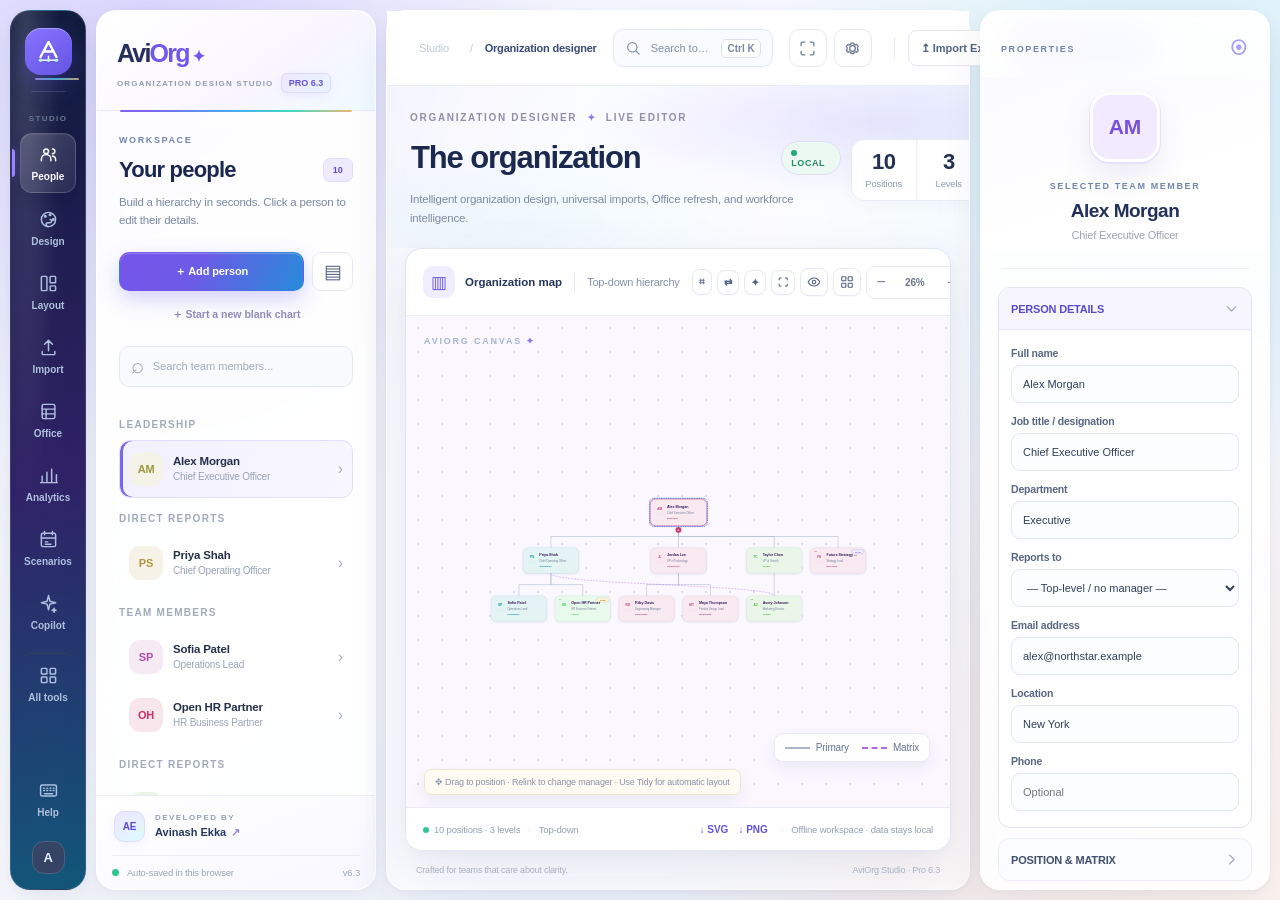
==== commit bf14628d: "Add files via upload" ====
--- a/index.html
+++ b/index.html
@@ -1,5 +1,5 @@
 <!DOCTYPE html>
-<html lang="en"><head><meta charset="UTF-8"><meta name="viewport" content="width=device-width, initial-scale=1.0"><meta name="author" content="Avinash Ekka"><meta name="theme-color" content="#10172b"><title>AviOrg Studio | Pro 6.1 — Intelligent Organization Design</title><meta name="description" content="AviOrg Studio — professional offline organization chart designer, Excel import, editable PowerPoint export and workforce analytics. Developed by Avinash Ekka."><link rel="icon" type="image/svg+xml" href="assets/brand/logo.svg"><link rel="stylesheet" href="assets/css/styles.css"><link rel="stylesheet" href="assets/css/pro4.css"><link rel="stylesheet" href="assets/css/pro5.css"><link rel="stylesheet" href="assets/css/pro6.css"><link rel="stylesheet" href="assets/css/premium.css"></head>
+<html lang="en"><head><meta charset="UTF-8"><meta name="viewport" content="width=device-width, initial-scale=1.0"><meta name="author" content="Avinash Ekka"><meta name="theme-color" content="#172449"><title>AviOrg Studio | Pro 6.3 — Intelligent Organization Design</title><meta name="description" content="AviOrg Studio — professional offline organization chart designer, Excel import, editable PowerPoint export and workforce analytics. Developed by Avinash Ekka."><link rel="icon" type="image/svg+xml" href="assets/brand/logo.svg"><link rel="stylesheet" href="assets/css/styles.css"><link rel="stylesheet" href="assets/css/pro4.css"><link rel="stylesheet" href="assets/css/pro5.css"><link rel="stylesheet" href="assets/css/pro6.css"><link rel="stylesheet" href="assets/css/premium.css"><link rel="stylesheet" href="assets/css/luxury.css"></head>
 <body>
 <div class="app-shell" id="appShell">
   <aside class="rail">
@@ -29,7 +29,7 @@
     <div class="rail-avatar" title="AviOrg Studio">A</div>
   </aside>
   <aside class="sidebar">
-    <div class="side-head"><div class="app-wordmark">Avi<span class="aviorg-word-accent">Org</span><span class="sparkle">✦</span></div><div class="side-subtitle">ORGANIZATION DESIGN STUDIO <span class="pro-pill">PRO 6.1</span></div></div>
+    <div class="side-head"><div class="app-wordmark">Avi<span class="aviorg-word-accent">Org</span><span class="sparkle">✦</span></div><div class="side-subtitle">ORGANIZATION DESIGN STUDIO <span class="pro-pill">PRO 6.3</span></div></div>
     <section class="side-panel active" id="panel-people">
       <div class="section-caption">WORKSPACE</div><div class="pane-heading"><h2>Your people</h2><span class="count-pill" id="sidePeopleCount">11</span></div>
       <p class="muted pane-intro">Build a hierarchy in seconds. Click a person to edit their details.</p>
@@ -317,5 +317,5 @@
 <div class="modal-backdrop" id="modalBackdrop" hidden><div class="modal" role="dialog" aria-modal="true" id="modal"><div class="modal-header"><div><span class="modal-eyebrow" id="modalEyebrow">WORKSPACE TOOLS</span><h2 id="modalTitle">Export your chart</h2></div><button class="close-modal" id="modalClose" aria-label="Close dialog">×</button></div><div class="modal-body" id="modalBody"></div></div></div>
 <div class="toast-stack" id="toastStack" role="status" aria-live="polite"></div>
 <input id="fileInput" type="file" accept=".xlsx,.csv,.json,.pptx,.vsdx,.svg,.pdf" hidden><input id="photoInput" type="file" accept="image/jpeg,image/png,image/webp" hidden>
-<script src="assets/vendor/jszip.min.js"></script><script src="assets/vendor/pptxgen.min.js"></script><script src="assets/js/app.js"></script><script src="assets/js/pro4.js"></script><script src="assets/js/pro5.js"></script><script src="assets/js/pro6.js"></script><script src="assets/js/premium.js"></script>
+<script src="assets/vendor/jszip.min.js"></script><script src="assets/vendor/pptxgen.min.js"></script><script src="assets/js/app.js"></script><script src="assets/js/pro4.js"></script><script src="assets/js/pro5.js"></script><script src="assets/js/pro6.js"></script><script src="assets/js/premium.js"></script><script src="assets/js/luxury.js"></script>
 </body></html>
--- a/assets/css/luxury.css
+++ b/assets/css/luxury.css
@@ -0,0 +1,204 @@
+/* AviOrg Studio Pro 6.3 · Signature Luxe Design System
+   Refined jewel-tone enterprise styling. Purely presentational; no chart data mutation. */
+:root {
+  --luxe-indigo:#6d4df4;
+  --luxe-blue:#2679d8;
+  --luxe-teal:#12b7a7;
+  --luxe-rose:#e476b6;
+  --luxe-gold:#d9a35b;
+  --luxe-ink:#172449;
+  --luxe-muted:#7886a4;
+  --luxe-edge:rgba(113,129,173,.16);
+  --luxe-glow:rgba(109,77,244,.19);
+  --luxe-bg:#f2f5ff;
+  --luxe-surface:rgba(255,255,255,.88);
+  --luxe-shadow:0 18px 42px rgba(30,43,92,.08),0 2px 9px rgba(58,58,120,.04);
+  --luxe-rail-start:#121c3e;
+  --luxe-rail-mid:#302267;
+  --luxe-rail-end:#12577a;
+  --accent:var(--luxe-indigo);
+  --accent-tint:#f0eaff;
+  --ink:var(--luxe-ink);
+}
+html,body{min-height:100%;color:var(--luxe-ink);}
+body{
+  background:
+    radial-gradient(circle at 12% 4%,rgba(143,110,255,.23),transparent 30%),
+    radial-gradient(circle at 90% 13%,rgba(21,186,214,.16),transparent 28%),
+    radial-gradient(circle at 81% 85%,rgba(246,163,131,.15),transparent 31%),
+    linear-gradient(135deg,#edf1fd,#f8f9fe 42%,#f4f8ff 72%,#fff8f6);
+}
+.app-shell{
+  display:grid;grid-template-columns:82px 292px minmax(490px,1fr) 308px;
+  gap:12px;padding:12px;
+  height:100vh;min-height:620px;
+  background:transparent;
+}
+.rail,.sidebar,.workspace,.inspector{
+  border-radius:20px;
+  box-shadow:var(--luxe-shadow);
+  min-height:0;
+}
+.rail{
+  background:
+    radial-gradient(ellipse at 20% 4%,rgba(255,255,255,.15),transparent 40%),
+    linear-gradient(166deg,var(--luxe-rail-start) 5%,var(--luxe-rail-mid) 54%,var(--luxe-rail-end) 100%);
+  border:1px solid rgba(255,255,255,.11);
+  color:#c6d3ef;
+}
+.rail:before{content:"";position:absolute;width:44px;height:2px;top:78px;margin-left:17px;
+  background:linear-gradient(90deg,#ae90ff,#4fd8ef,#f5c884);border-radius:3px;opacity:.75;}
+.brand-mark{
+  border-radius:16px;
+  background:linear-gradient(145deg,#8d70fc,#6264f3 55%,#16bdd0);
+  box-shadow:0 10px 27px rgba(56,72,172,.42),inset 0 1px 1px rgba(255,255,255,.4);
+}
+.rail-btn{color:#afc1df;border:1px solid transparent;transition:transform .16s ease,background .16s ease,color .16s ease;}
+.rail-btn:hover,.rail-btn.active{
+  background:linear-gradient(130deg,rgba(255,255,255,.18),rgba(255,255,255,.07));
+  border-color:rgba(255,255,255,.15);box-shadow:inset 0 1px 0 rgba(255,255,255,.08),0 7px 14px rgba(6,11,48,.16);
+  color:white;transform:translateY(-1px)
+}
+.rail-btn.active:before{background:#9b85ff;box-shadow:0 0 12px #9b85ff88}
+.rail-avatar{background:linear-gradient(140deg,#f9d6b1,#ff9d91);color:#70445f;border:1px solid #ffffff50}
+.sidebar,.inspector{
+  background:linear-gradient(180deg,rgba(255,255,255,.95),rgba(255,255,255,.88));
+  backdrop-filter:blur(16px);border:1px solid rgba(255,255,255,.8);
+}
+.workspace{background:rgba(255,255,255,.57);border:1px solid rgba(255,255,255,.8);backdrop-filter:blur(12px)}
+.side-head{
+  background:linear-gradient(145deg,#fff 5%,#f9f5ff 62%,#eefbff 100%);
+  border-bottom:1px solid #e9eafa;padding-top:28px;padding-bottom:22px;position:relative;
+}
+.side-head:after{content:"";position:absolute;left:23px;right:23px;bottom:-2px;height:2px;border-radius:4px;
+  background:linear-gradient(90deg,#7e62f3 12%,#4aaafa 48%,#42d9bd 74%,#edb778)}
+.app-wordmark{font-size:25px;letter-spacing:-1.55px;color:#25305a}
+.aviorg-word-accent,.sparkle{color:#7058ef!important}
+.pro-pill{color:#6652de;background:linear-gradient(135deg,#ede7ff,#e9f5ff);border:1px solid #ddd9fc;box-shadow:0 3px 10px rgba(109,77,244,.08)}
+.section-caption,.inspector-head,.inspector-caption{color:#7484ad;letter-spacing:1.6px}
+.pane-heading h2{color:#1b2750;letter-spacing:-.8px}
+.pane-intro{color:#7a88a4;line-height:1.55}
+.count-pill,.live-pill{color:#5b4cd6;background:#eeeaff;border:1px solid #e0dcff}
+.side-panel{scrollbar-color:#d9d1f1 transparent}
+.side-help-card{background:linear-gradient(135deg,#f3efff 0%,#eaf9ff 60%,#fff8ef 100%);border-color:#e8e4ff;box-shadow:0 9px 21px rgba(88,77,177,.08)}
+.tiny-icon{background:linear-gradient(135deg,#eee6ff,#dff6ff);color:#6f53dc}
+.side-footer{background:linear-gradient(160deg,#fff,#f8f7ff)!important}
+.ux-author-monogram{background:linear-gradient(145deg,#ede6ff,#ddfaff);color:#6049d6}
+.ux-author-name{color:#26365c}
+.ux-author-name:hover{color:var(--luxe-indigo)}
+.topbar,.editor-toolbar,.editor-footer{
+  background:linear-gradient(180deg,rgba(255,255,255,.96),rgba(255,255,255,.88));
+  border-color:#e9ebf6;backdrop-filter:blur(18px);
+}
+.topbar{padding:0 23px}
+.breadcrumb strong{color:#394a76}
+.project-head{position:relative;isolation:isolate;overflow:hidden;padding-top:26px}
+.project-head:before{
+  content:"";position:absolute;z-index:-1;inset:0;
+  background:radial-gradient(ellipse at 83% 23%,rgba(111,87,249,.14),transparent 43%),
+             radial-gradient(ellipse at 21% 85%,rgba(21,196,214,.06),transparent 40%);
+  pointer-events:none;
+}
+.title-line input{color:#1c294f;letter-spacing:-1.15px}
+.project-head p{color:#7e8aa5}
+.project-head .project-eyebrow{color:#795fe4}
+.editor-shell{
+  background:rgba(255,255,255,.93);
+  border:1px solid rgba(223,228,244,.9);
+  border-radius:17px;box-shadow:0 20px 54px rgba(51,61,121,.11),0 2px 8px rgba(68,80,127,.04);
+  overflow:hidden;
+}
+.view-icon{color:#6352e9;background:linear-gradient(135deg,#ece7ff,#e6f6ff)}
+.view-label strong{color:#24345a}
+.stage{
+  background-color:#fcfdff;
+  background-image:
+   radial-gradient(circle,rgba(145,149,201,.30) .75px,transparent 1.1px),
+   radial-gradient(ellipse at 52% 38%,rgba(152,124,255,.065),transparent 55%),
+   linear-gradient(180deg,#fcfbff 0%,#f9fbff 80%,#f7faff 100%);
+  background-size:24px 24px,100% 100%,100% 100%;
+}
+.stage-watermark{color:#a9b4ce}.stage-watermark span{color:#8a6ff0}
+.canvas-legend,.canvas-tip{background:rgba(255,255,255,.86);backdrop-filter:blur(12px);border:1px solid #e6e8f5;box-shadow:0 7px 15px rgba(53,72,117,.07)}
+.primary-btn,.export-btn{
+  border-color:transparent!important;
+  background:linear-gradient(115deg,#7655ed,#6d5be6 42%,#278ada 100%);
+  color:#fff!important;box-shadow:0 8px 21px rgba(102,89,229,.28),inset 0 1px 0 rgba(255,255,255,.25);
+  transition:transform .18s,box-shadow .18s,filter .18s;
+}
+.primary-btn:hover,.export-btn:hover{transform:translateY(-1px);filter:saturate(1.12);box-shadow:0 11px 25px rgba(99,84,211,.35)}
+.top-btn,.text-btn,.pill-tool,.secondary-btn,.icon-button,.zoom-controller,.quiet-btn{
+  border-color:#e5e9f6;background:#fff;color:#536382;
+  transition:transform .16s,box-shadow .16s,color .16s,background .16s;
+}
+.top-btn:hover,.text-btn:hover,.pill-tool:hover,.secondary-btn:hover,.icon-button:hover,.quiet-btn:hover{
+  background:#f7f5ff;color:#5f4dde;box-shadow:0 7px 16px rgba(88,75,173,.09);transform:translateY(-1px);
+}
+.ux-command-button,.ux-search-field{background:linear-gradient(135deg,#fafaff,#f8fbff);border-color:#e4e7f4}
+.ux-launcher{box-shadow:0 28px 70px rgba(21,28,70,.29)}
+.ux-toolbar-menu{border-color:#e1e5f4;box-shadow:0 20px 40px rgba(37,47,90,.15)}
+.selected-theme-card{background:linear-gradient(130deg,#f4efff,#edf9ff 60%,#fff6f2);border-color:#e5e1fa;box-shadow:0 10px 24px rgba(96,84,187,.07)}
+.filter-tabs button.chosen{background:linear-gradient(135deg,#eae4ff,#e8f6ff);color:#5b48d6}
+.preset{border-color:#e5e7f4;box-shadow:0 4px 12px rgba(67,79,125,.04)}
+.preset:hover{border-color:#b6a8ff;box-shadow:0 10px 19px rgba(95,84,195,.10);transform:translateY(-2px)}
+.preset.chosen{box-shadow:0 0 0 3px rgba(113,90,244,.13),0 12px 22px rgba(92,79,190,.12)}
+.inspector-head{padding-top:28px}
+.big-avatar{background:linear-gradient(135deg,#ede6ff,#dff9ff);color:#684ee0;box-shadow:0 1px 0 1px #e6e2fa,0 13px 29px rgba(100,90,173,.13)}
+.inspector-person h3{color:#22315a}
+.inspector-block-title{color:#5e4acb}
+.inspector-tip{background:linear-gradient(135deg,#f4efff,#effaff);border-color:#e5e8f7}
+.form-section select,.fields-block select,.fields-block input,.inspector input,.inspector select,.inspector textarea{
+  border-color:#e3e8f4;background:linear-gradient(180deg,#fff,#fcfdff);color:#38486b
+}
+.form-section select:focus,.fields-block input:focus,.inspector input:focus,.inspector select:focus,.inspector textarea:focus{
+  border-color:#a79cfa;box-shadow:0 0 0 3px rgba(109,77,244,.12);outline:0
+}
+.office-tile,.insight-card,.pro-metric-box{box-shadow:0 7px 19px rgba(61,74,125,.065)}
+.office-app-logo.power{background:linear-gradient(140deg,#f7a05c,#ed6c4c)}
+.office-app-logo.excel{background:linear-gradient(145deg,#35bc85,#167a58)}
+.integration-note{background:linear-gradient(135deg,#f6f2ff,#ebf8ff)}
+/* Appearance theme selector – affects the app chrome only, not chart or data */
+.luxe-appearance{margin:16px 0 20px;padding:14px 13px;border-radius:13px;
+  background:linear-gradient(140deg,#faf8ff,#eef8ff);border:1px solid #e5e8f8;box-shadow:0 6px 16px rgba(90,92,180,.055)}
+.luxe-appearance-head{display:flex;align-items:center;justify-content:space-between;gap:8px}
+.luxe-appearance-title{font-size:11px;font-weight:800;color:#364368}
+.luxe-appearance-kicker{font-size:9px;letter-spacing:1.25px;font-weight:800;color:#9ba4be}
+.luxe-appearance-desc{color:#8792ad;font-size:10px;line-height:1.5;margin:6px 0 12px}
+.luxe-swatches{display:grid;grid-template-columns:repeat(3,minmax(0,1fr));gap:7px}
+.luxe-swatch{display:flex;flex-direction:column;align-items:center;justify-content:center;gap:7px;
+  background:white;border:1px solid #e6e9f6;border-radius:11px;padding:11px 4px 9px;
+  font-size:9px;font-weight:750;color:#73819c;cursor:pointer;min-width:0;transition:.16s}
+.luxe-swatch:before{content:"";width:26px;height:26px;border-radius:9px;background:var(--swatch);
+  box-shadow:0 6px 13px rgba(20,36,84,.16),inset 0 1px 1px rgba(255,255,255,.4)}
+.luxe-swatch:hover{transform:translateY(-2px)}
+.luxe-swatch[aria-pressed="true"]{border-color:#9480fb;box-shadow:0 0 0 3px rgba(123,92,247,.11);color:#433ba0;background:#fdfcff}
+.luxe-swatch:focus-visible{outline:3px solid #968aff;outline-offset:1px}
+body[data-luxe-appearance="ocean"]{
+  --luxe-indigo:#1878d9;--luxe-blue:#19b6e9;--luxe-teal:#19bda7;--luxe-glow:rgba(13,132,208,.17);
+  --luxe-rail-start:#09243d;--luxe-rail-mid:#124b78;--luxe-rail-end:#137f8b;
+  --accent:#1878d9;--accent-tint:#e9f5ff;
+}
+body[data-luxe-appearance="ocean"] .primary-btn,
+body[data-luxe-appearance="ocean"] .export-btn{background:linear-gradient(110deg,#1464cd,#258ddf 50%,#19b8bc)}
+body[data-luxe-appearance="ocean"] .rail-btn.active{border-color:#73cff461}
+body[data-luxe-appearance="ocean"] .side-head:after{background:linear-gradient(90deg,#1a7ed9,#1bc7cc,#79ddba)}
+body[data-luxe-appearance="ocean"] .aviorg-word-accent{color:#1d86d8!important}
+body[data-luxe-appearance="ocean"] .brand-mark{background:linear-gradient(135deg,#1172cd,#20c6d3)}
+body[data-luxe-appearance="ocean"] .pro-pill{color:#147dc3;background:#e9f7ff;border-color:#d6eefa}
+body[data-luxe-appearance="emerald"]{
+  --luxe-indigo:#167f80;--luxe-blue:#178b9e;--luxe-teal:#39bf94;
+  --luxe-rail-start:#102e35;--luxe-rail-mid:#174b55;--luxe-rail-end:#276e62;
+  --accent:#168d85;--accent-tint:#e8f9f4;
+}
+body[data-luxe-appearance="emerald"] .primary-btn,
+body[data-luxe-appearance="emerald"] .export-btn{background:linear-gradient(110deg,#137f8d,#299d9e 48%,#37bfa0)}
+body[data-luxe-appearance="emerald"] .side-head:after{background:linear-gradient(90deg,#189d9a,#38bf9c,#d4b46e)}
+body[data-luxe-appearance="emerald"] .aviorg-word-accent{color:#169a8b!important}
+body[data-luxe-appearance="emerald"] .brand-mark{background:linear-gradient(135deg,#147c81,#4cce9e)}
+body[data-luxe-appearance="emerald"] .pro-pill{color:#14877f;background:#e9f9f4;border-color:#d6efe6}
+/* Existing compact-breakpoint layout remains authoritative to avoid overflow */
+@media(max-width:1550px){.app-shell{gap:10px;padding:10px;grid-template-columns:76px 280px minmax(0,1fr) 290px}}
+@media(max-width:1180px){.app-shell{grid-template-columns:70px 260px minmax(0,1fr);gap:9px;padding:9px}}
+@media(max-width:900px){.app-shell{grid-template-columns:62px minmax(0,1fr);gap:8px;padding:8px}}
+@media(max-width:740px){.app-shell{grid-template-columns:62px minmax(0,1fr);gap:7px;padding:7px}.rail,.workspace,.sidebar,.inspector{border-radius:15px}}
+@media(prefers-reduced-motion:reduce){.rail-btn,.top-btn,.text-btn,.pill-tool,.secondary-btn,.preset,.luxe-swatch,.primary-btn,.export-btn{transition:none!important}}
